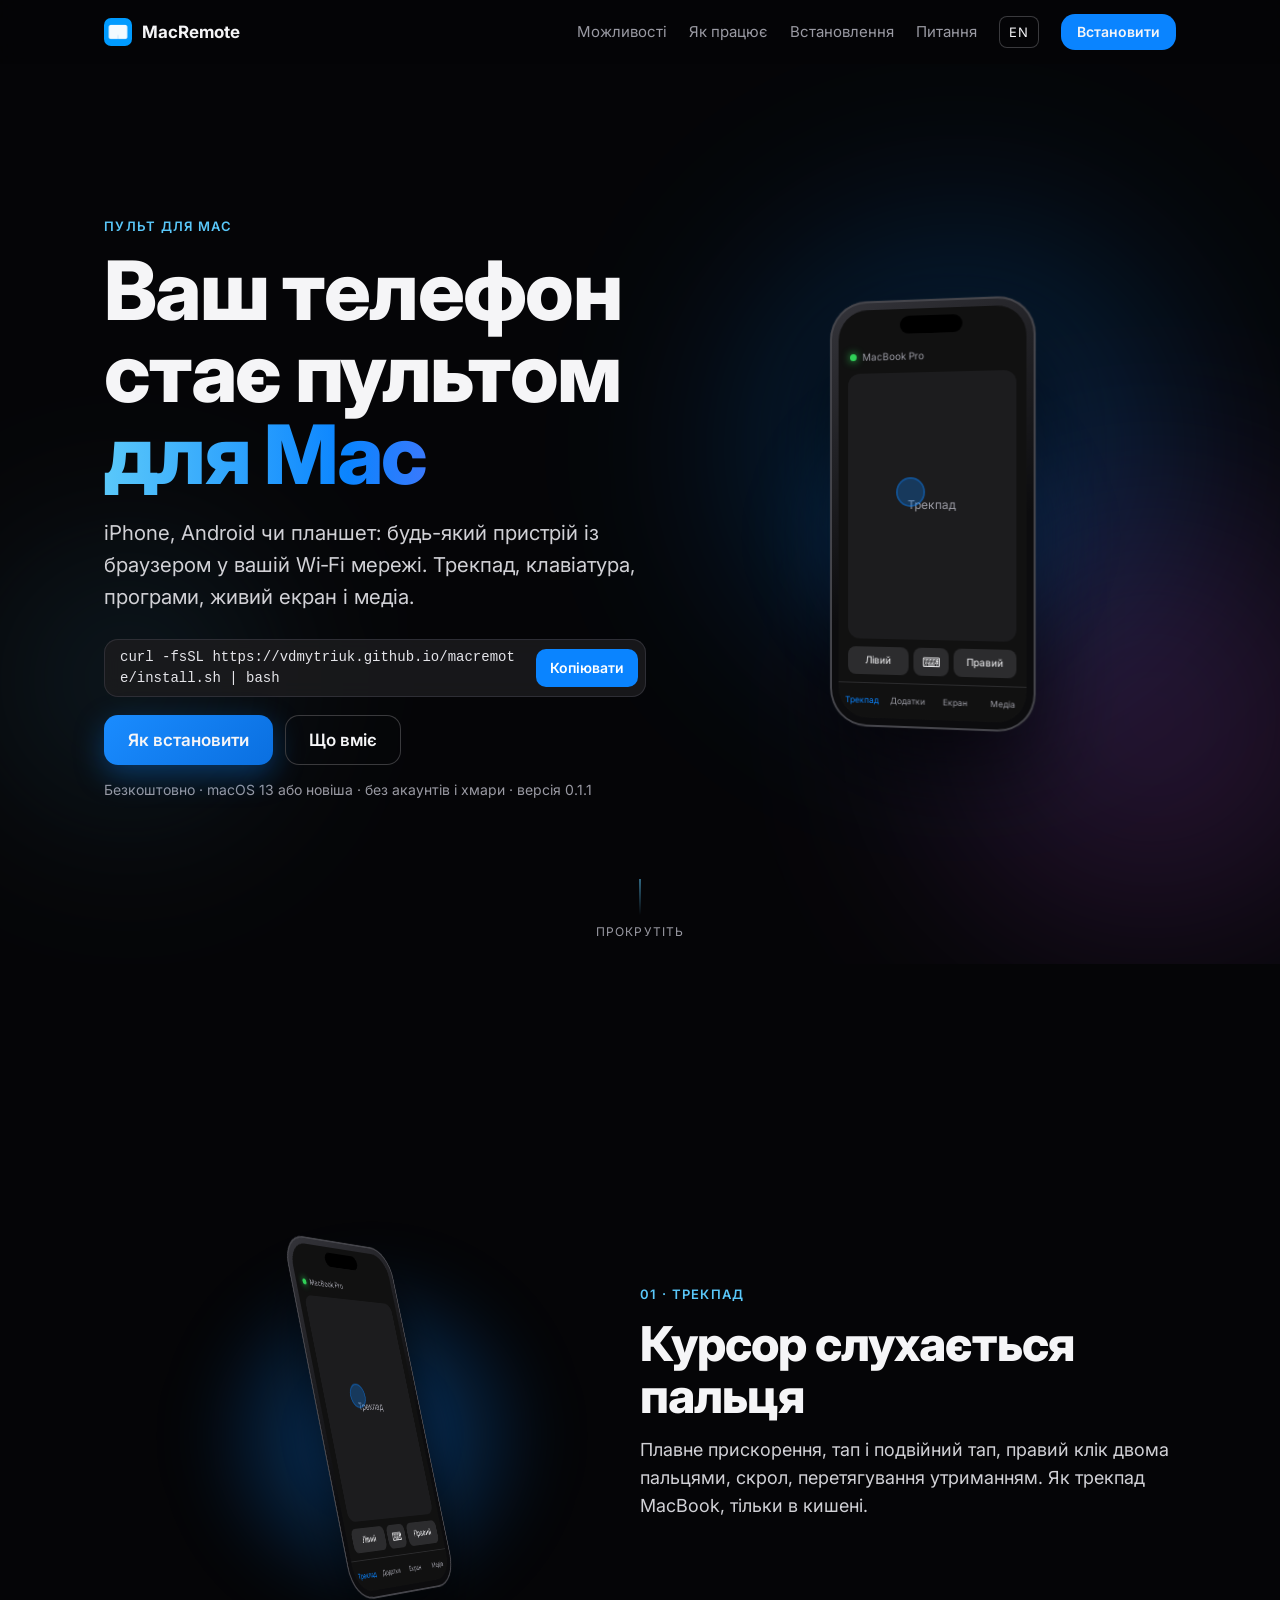
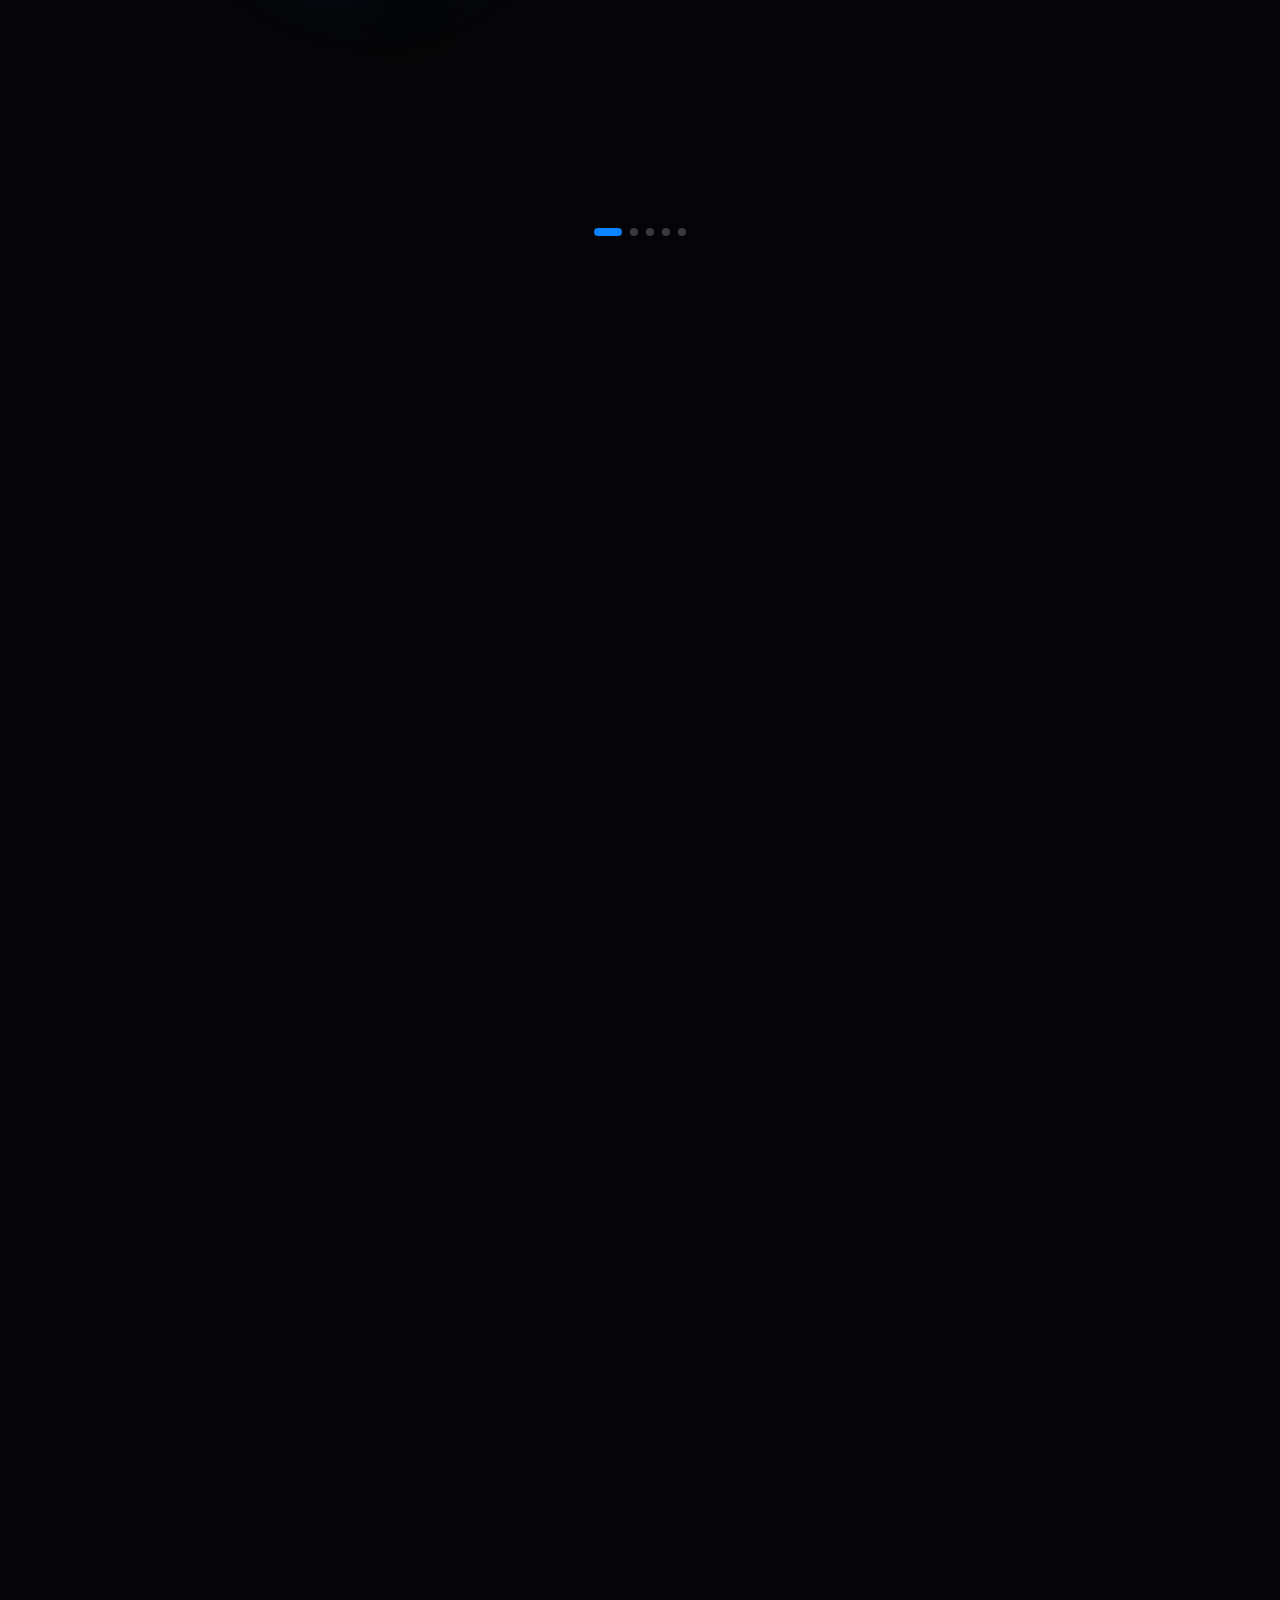
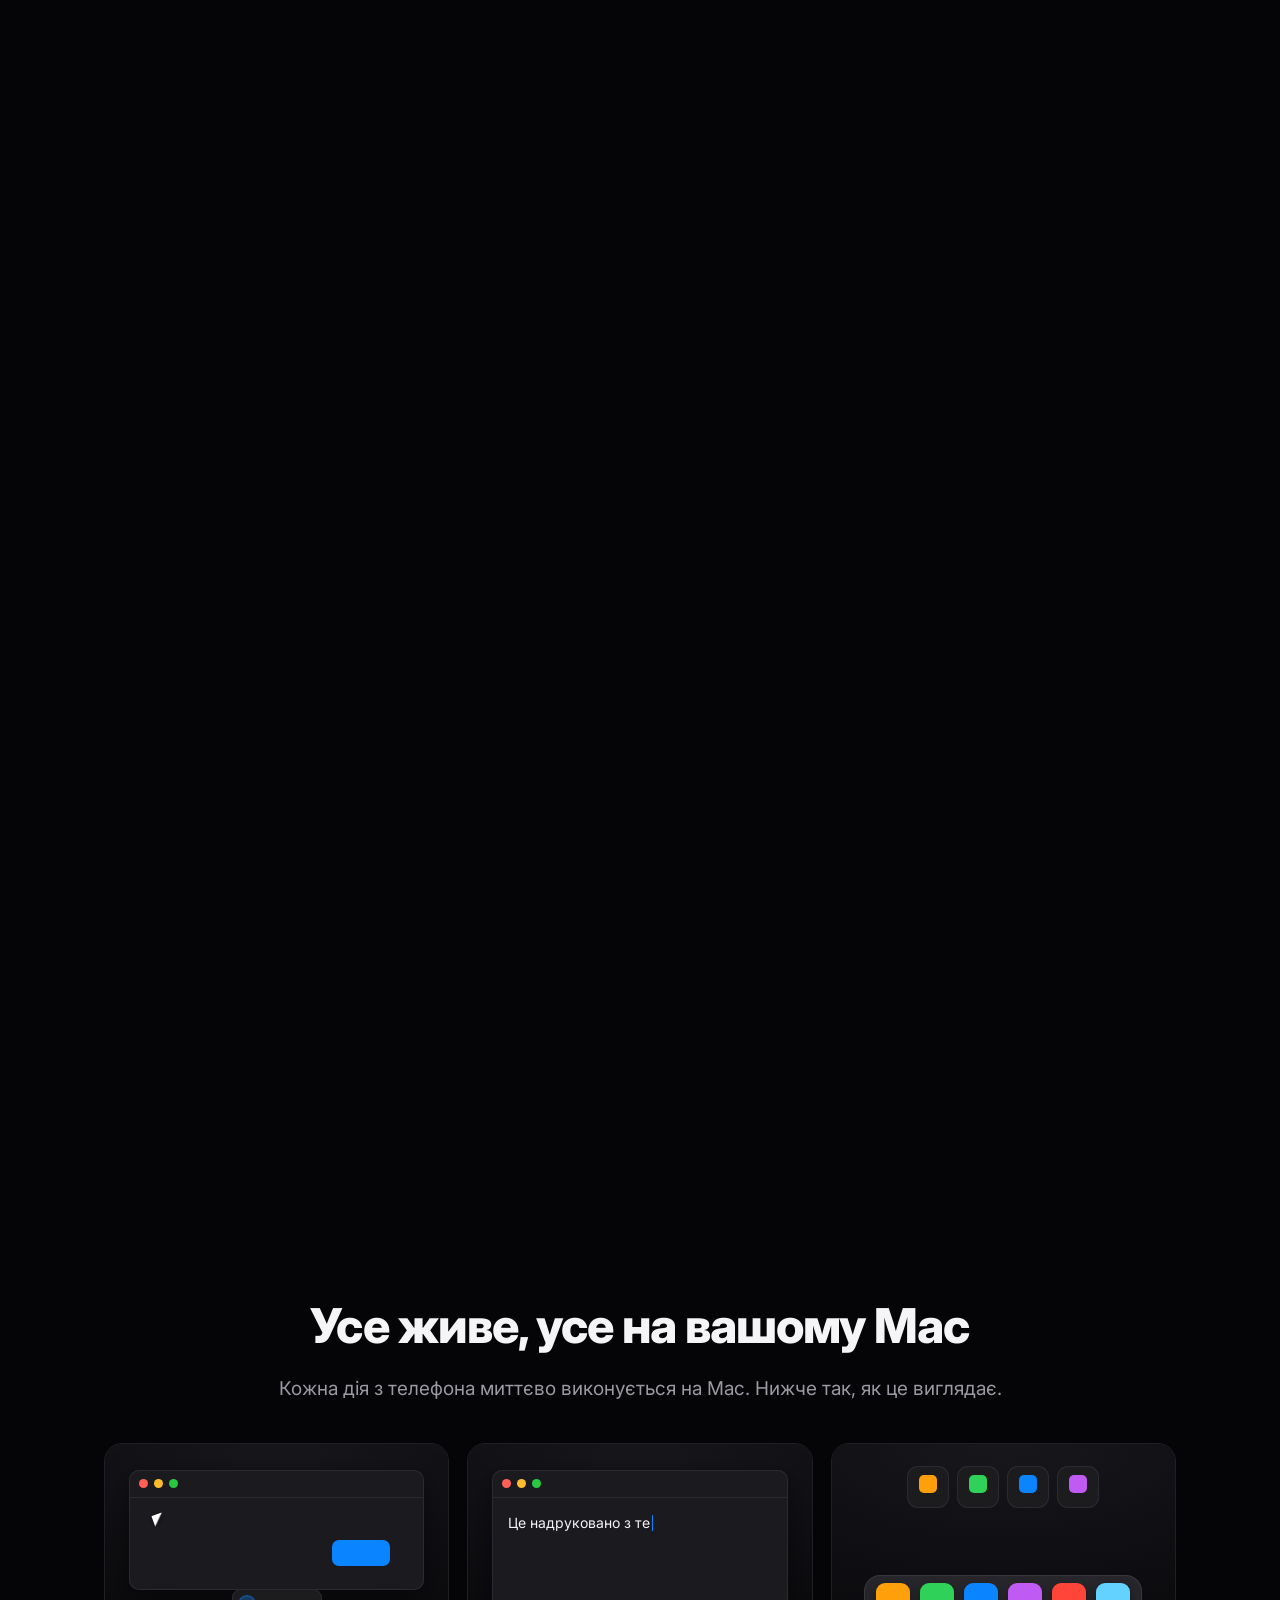
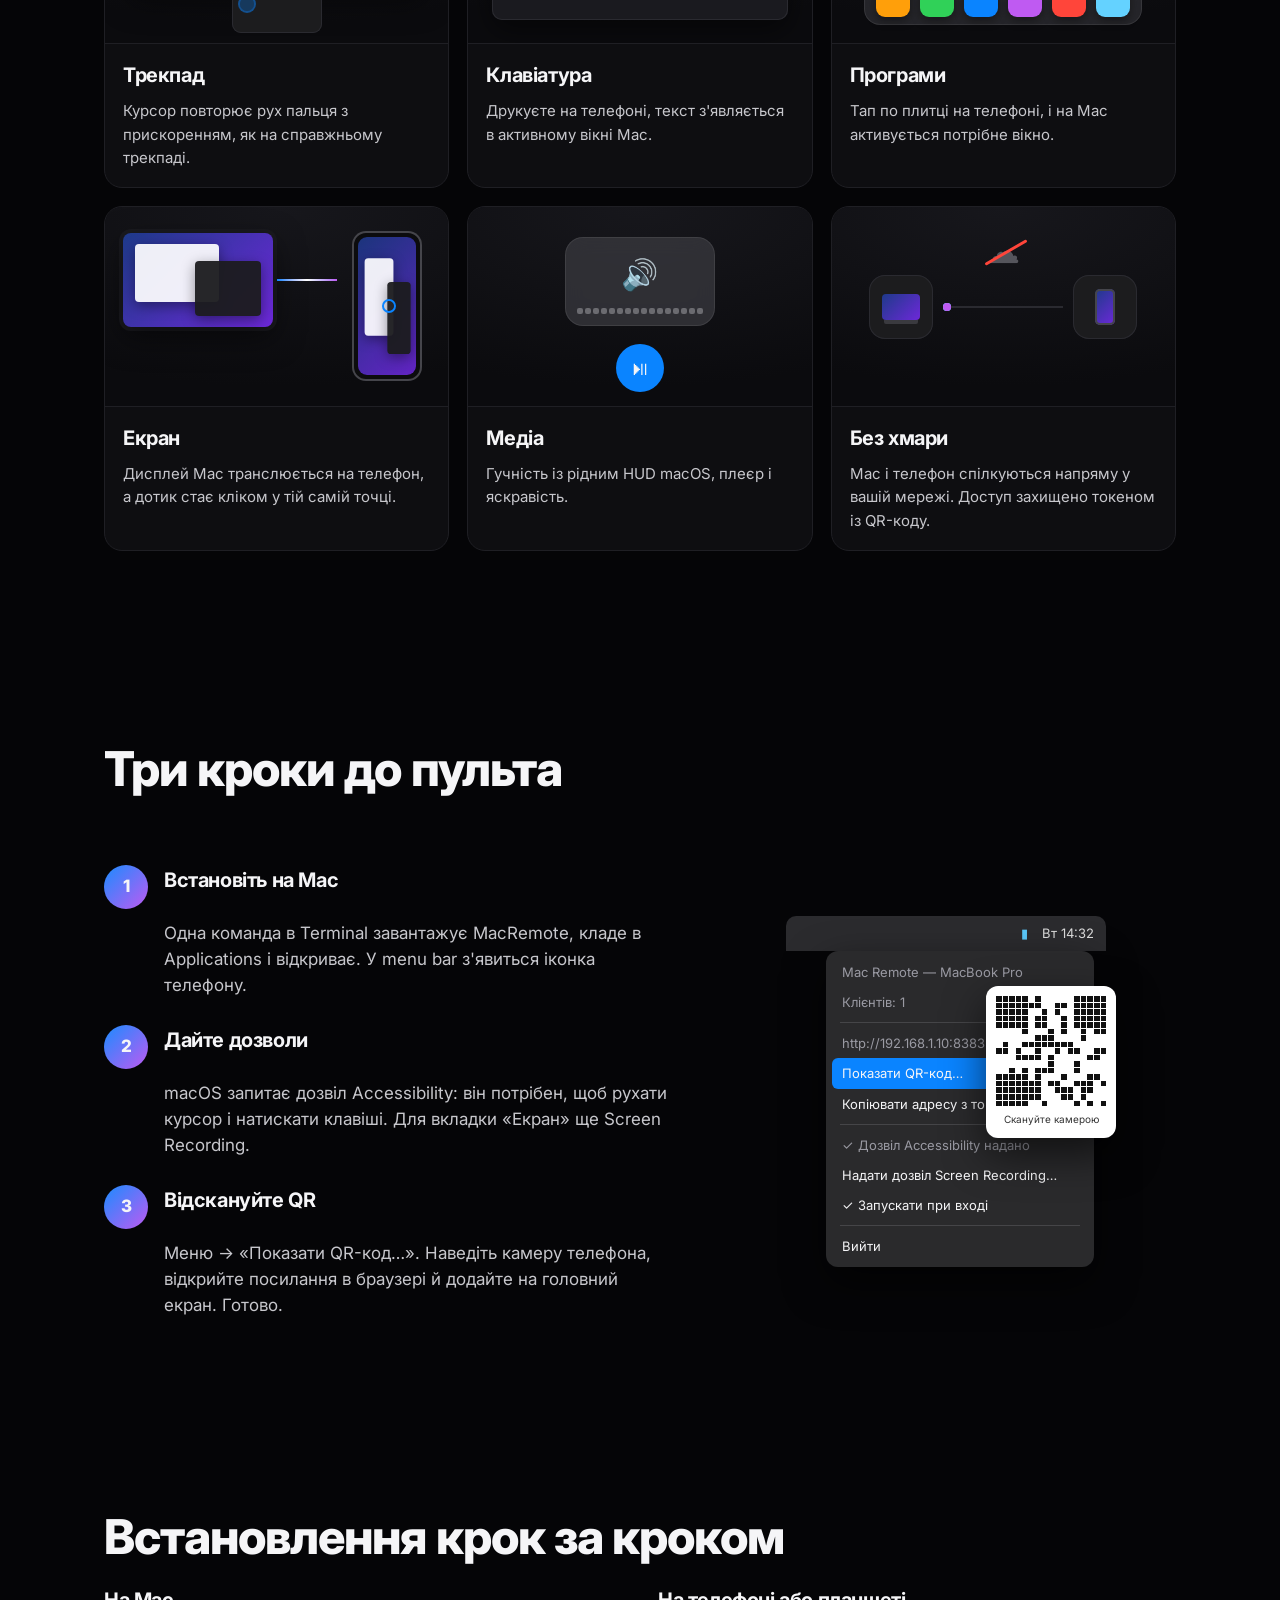
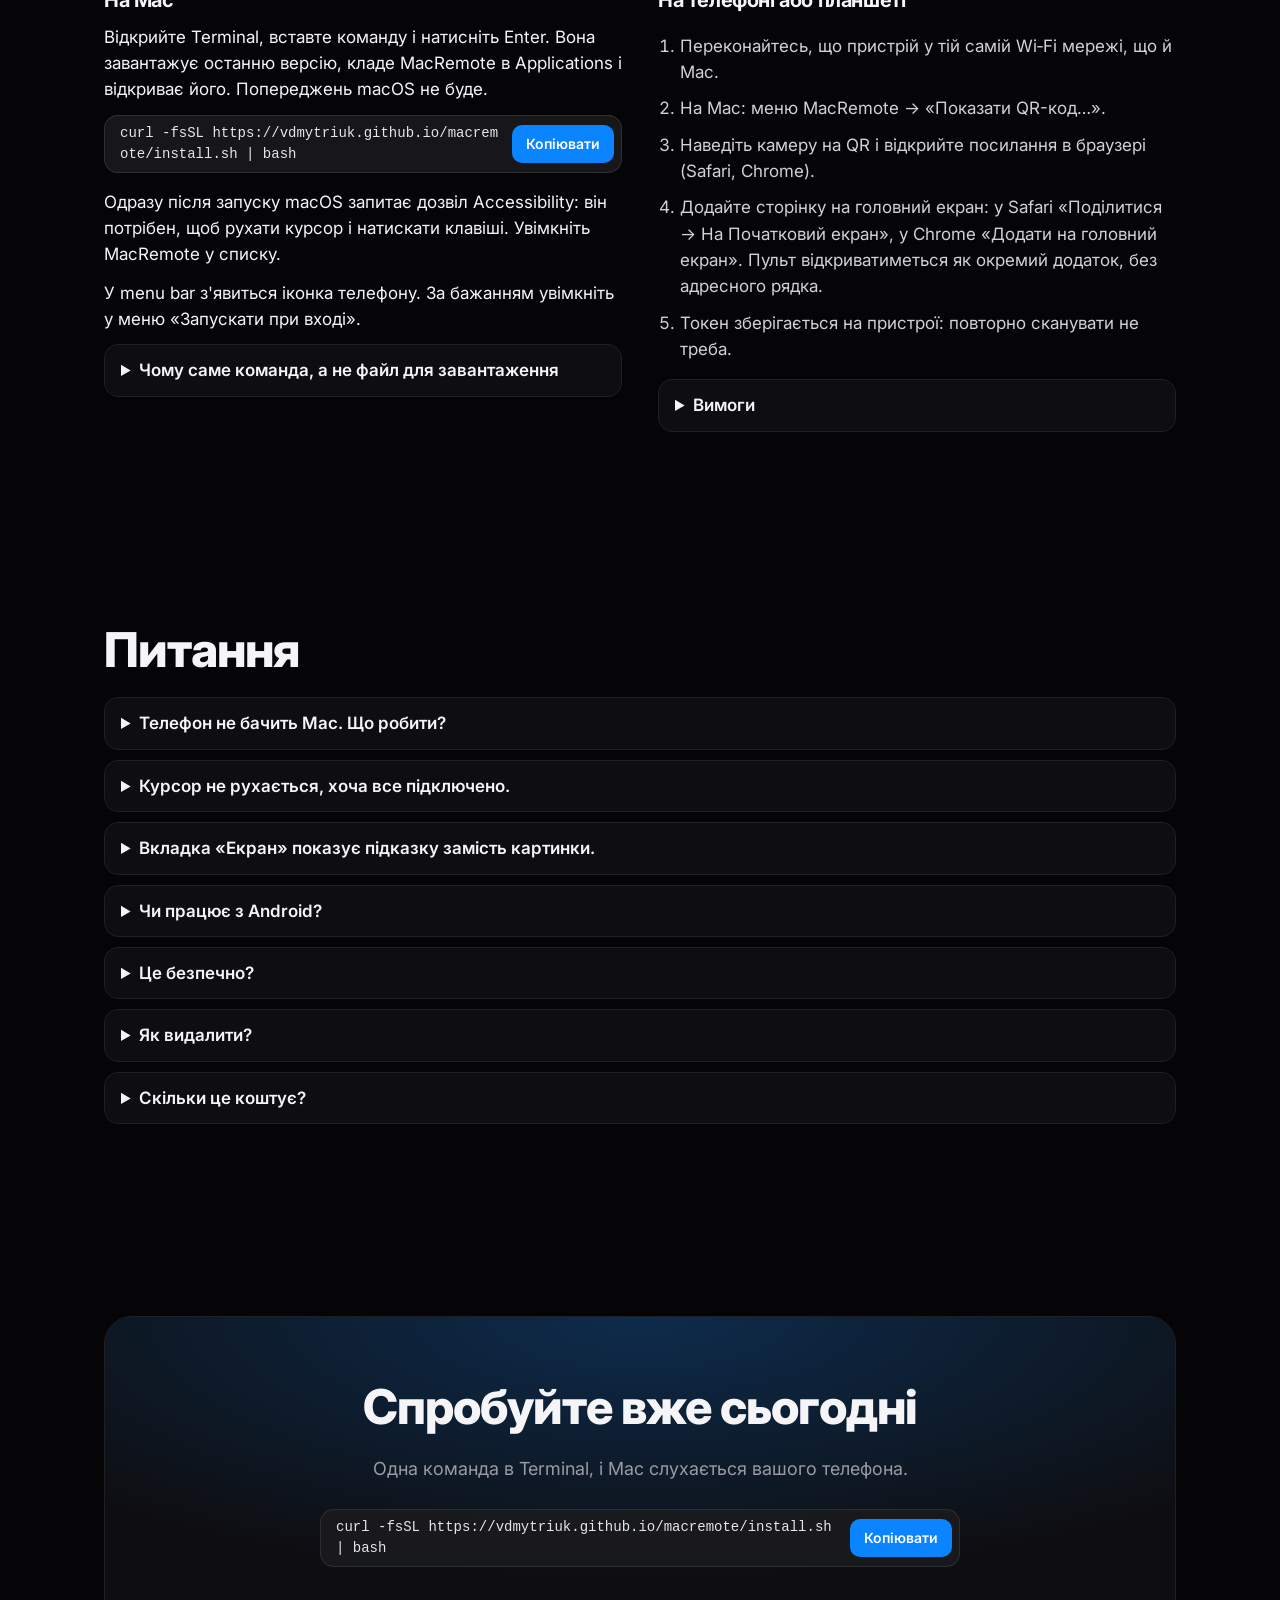
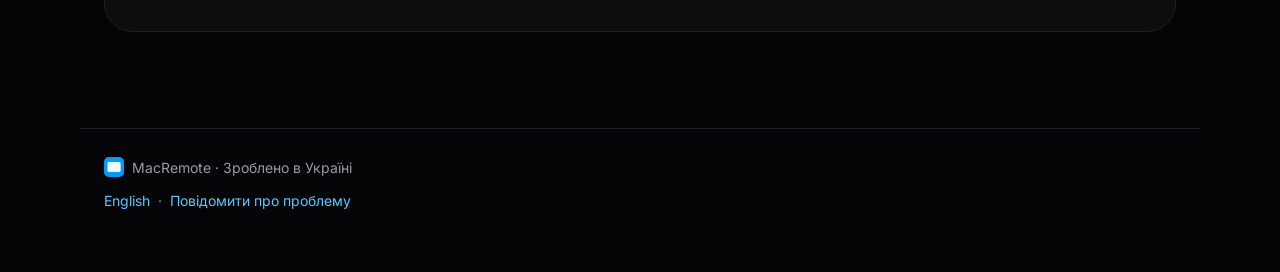
==== uk/index.html @ 185dabbd "Bilingual site (en at root, uk at /uk/), full-bleed hero, install only via the curl command Co-Autho" ====
<!doctype html>
<html lang="uk">
<head>
<meta charset="utf-8">
<meta name="viewport" content="width=device-width, initial-scale=1">
<title>MacRemote — телефон стає пультом для Mac</title>
<meta name="description" content="Будь-який телефон або планшет як трекпад, клавіатура, перемикач програм, живий екран і пульт для Mac. Працює у вашій Wi‑Fi мережі, без акаунтів і хмари. Безкоштовно.">
<meta property="og:title" content="MacRemote — телефон стає пультом для Mac">
<meta property="og:description" content="Будь-який телефон або планшет як трекпад, клавіатура, перемикач програм, живий екран і пульт для Mac. Працює у вашій Wi‑Fi мережі, без акаунтів і хмари. Безкоштовно.">
<meta property="og:image" content="https://vdmytriuk.github.io/macremote/assets/icon-512.png">
<meta property="og:type" content="website">
<meta name="theme-color" content="#050507">
<link rel="alternate" hreflang="en" href="https://vdmytriuk.github.io/macremote/">
<link rel="alternate" hreflang="uk" href="https://vdmytriuk.github.io/macremote/uk/">
<link rel="alternate" hreflang="x-default" href="https://vdmytriuk.github.io/macremote/">
<link rel="icon" href="../assets/favicon.png">
<link rel="apple-touch-icon" href="../assets/icon-128.png">
<link rel="preconnect" href="https://fonts.googleapis.com">
<link rel="preconnect" href="https://fonts.gstatic.com" crossorigin>
<link href="https://fonts.googleapis.com/css2?family=Inter:wght@400;500;600;800&display=swap" rel="stylesheet">
<link rel="stylesheet" href="../style.css">
</head>
<body data-lang="uk" data-base="../">

<header class="nav">
  <div class="nav-inner">
    <a class="logo" href="#top"><img src="../assets/icon-128.png" alt="" width="28" height="28"> MacRemote</a>
    <nav>
      <a href="#scene">Можливості</a>
      <a href="#how">Як працює</a>
      <a href="#install">Встановлення</a>
      <a href="#faq">Питання</a>
      <a class="lang" href="../" hreflang="en">EN</a>
      <a class="btn small" href="#install">Встановити</a>
    </nav>
  </div>
</header>

<main>

<!-- ===== Hero ===== -->
<section class="hero" id="top">
  <div class="aurora" aria-hidden="true"><i></i><i></i><i></i></div>
  <div class="hero-inner">
    <div class="hero-text">
      <p class="eyebrow reveal" style="--i:0">Пульт для Mac</p>
      <h1 class="reveal" style="--i:1"><span>Ваш телефон</span> <span>стає пультом</span> <span class="grad">для Mac</span></h1>
      <p class="lead reveal" style="--i:2">iPhone, Android чи планшет: будь-який пристрій із браузером у вашій Wi‑Fi мережі. Трекпад, клавіатура, програми, живий екран і медіа.</p>
      <div class="cmd reveal" style="--i:3">
        <code>curl -fsSL https://vdmytriuk.github.io/macremote/install.sh | bash</code>
        <button type="button" data-copy="curl -fsSL https://vdmytriuk.github.io/macremote/install.sh | bash" data-copied="Скопійовано ✓">Копіювати</button>
      </div>
      <div class="cta reveal" style="--i:4">
        <a class="btn primary" href="#install">Як встановити</a>
        <a class="btn ghost" href="#scene">Що вміє</a>
      </div>
      <p class="meta reveal" style="--i:5">Безкоштовно · macOS 13 або новіша · без акаунтів і хмари · версія 0.1.1</p>
    </div>

    <div class="hero-device" id="heroTilt" aria-hidden="true">
      <div class="float">
        <div class="phone" id="heroPhone">
          <div class="body"></div>
          <div class="notch"></div>
          <div class="screen">
            <div class="ptop"><span class="dot"></span>MacBook Pro</div>
            <div class="ppad"><span class="finger"></span>Трекпад</div>
            <div class="pbar"><span>Лівий</span><span class="k">⌨</span><span>Правий</span></div>
            <div class="ptabs"><b>Трекпад</b><span>Додатки</span><span>Екран</span><span>Медіа</span></div>
          </div>
          <div class="back"><img src="../assets/icon-128.png" alt="" width="48" height="48"></div>
        </div>
      </div>
      <div class="glow"></div>
    </div>
  </div>
  <a class="scroll-hint" href="#scene"><span></span>Прокрутіть</a>
</section>

<!-- ===== Scroll scene ===== -->
<section class="scene" id="scene" data-scene style="--segments:5">
  <div class="stage">
    <div class="stage-device" aria-hidden="true">
      <div class="phone spin" id="scenePhone">
        <div class="body"></div>
        <div class="notch"></div>

        <div class="screen seg" data-seg="0">
          <div class="ptop"><span class="dot"></span>MacBook Pro</div>
          <div class="ppad"><span class="finger drift"></span>Трекпад</div>
          <div class="pbar"><span>Лівий</span><span class="k">⌨</span><span>Правий</span></div>
          <div class="ptabs"><b>Трекпад</b><span>Додатки</span><span>Екран</span><span>Медіа</span></div>
        </div>

        <div class="screen seg" data-seg="1">
          <div class="ptop"><span class="dot"></span>MacBook Pro</div>
          <div class="ppad small">Трекпад</div>
          <div class="pkbd">
            <div class="typing">Привіт, Mac<i class="caret"></i></div>
            <div class="krow"><span>esc</span><span>tab</span><span class="on">⌘</span><span>⌥</span><span>⌃</span><span>⇧</span><span>del</span></div>
            <div class="krow"><span>home</span><span>pgup</span><span>↑</span><span>pgdn</span><span>end</span><span>⌫</span></div>
            <div class="krow"><span>⌘tab</span><span>←</span><span>↓</span><span>→</span><span class="wide">space</span><span>↩</span></div>
          </div>
          <div class="ptabs"><b>Трекпад</b><span>Додатки</span><span>Екран</span><span>Медіа</span></div>
        </div>

        <div class="screen seg" data-seg="2">
          <div class="ptop"><span class="dot"></span>MacBook Pro</div>
          <div class="plabel">Запущені</div>
          <div class="pgrid">
            <i style="--c:#ff9f0a"></i><i style="--c:#30d158"></i><i class="on" style="--c:#0a84ff"></i><i style="--c:#bf5af2"></i>
            <i style="--c:#ff453a"></i><i style="--c:#64d2ff"></i><i style="--c:#ffd60a"></i><i style="--c:#8e8e93"></i>
          </div>
          <div class="plabel">Усі програми</div>
          <div class="plist"><span></span><span></span><span></span><span></span></div>
          <div class="ptabs"><span>Трекпад</span><b>Додатки</b><span>Екран</span><span>Медіа</span></div>
        </div>

        <div class="screen seg" data-seg="3">
          <div class="ptop"><span class="dot"></span>MacBook Pro</div>
          <div class="pmirror">
            <div class="desk">
              <div class="win w1"></div><div class="win w2"></div>
              <div class="cursor"></div>
              <div class="scan"></div>
            </div>
          </div>
          <div class="pbar"><span>Лівий</span><span class="k">⌨</span><span>Правий</span></div>
          <div class="ptabs"><span>Трекпад</span><span>Додатки</span><b>Екран</b><span>Медіа</span></div>
        </div>

        <div class="screen seg" data-seg="4">
          <div class="ptop"><span class="dot"></span>MacBook Pro</div>
          <div class="pmedia">
            <div class="row big"><span>⏮</span><span class="play">⏯</span><span>⏭</span></div>
            <div class="plabel">Гучність</div>
            <div class="row"><span>−</span><span>🔇</span><span>+</span></div>
            <div class="plabel">Яскравість</div>
            <div class="row"><span>☀︎−</span><span>☀︎+</span></div>
          </div>
          <div class="ptabs"><span>Трекпад</span><span>Додатки</span><span>Екран</span><b>Медіа</b></div>
        </div>
      </div>
      <div class="glow"></div>
    </div>

    <div class="captions">
      <div class="caption" data-seg="0"><p class="eyebrow">01 · Трекпад</p><h2>Курсор слухається пальця</h2><p>Плавне прискорення, тап і подвійний тап, правий клік двома пальцями, скрол, перетягування утриманням. Як трекпад MacBook, тільки в кишені.</p></div>
      <div class="caption" data-seg="1"><p class="eyebrow">02 · Клавіатура</p><h2>Ваша клавіатура, ваші мови</h2><p>Друкуйте рідною клавіатурою телефона: текст іде на Mac як є, розкладка не має значення. Стрілки, Esc, ⌘-комбінації та липкі модифікатори завжди поруч.</p></div>
      <div class="caption" data-seg="2"><p class="eyebrow">03 · Програми</p><h2>Перемикайтесь одним дотиком</h2><p>Запущені програми плиткою з іконками. Тап перемикає, утримання ховає або закриває. Список усіх програм із пошуком, щоб запустити будь-що.</p></div>
      <div class="caption" data-seg="3"><p class="eyebrow">04 · Екран</p><h2>Mac на екрані телефона</h2><p>Жива картинка дисплея. Дотик переносить курсор у цю точку, тап клікає, два пальці скролять. Зручно з дивана або з іншої кімнати.</p></div>
      <div class="caption" data-seg="4"><p class="eyebrow">05 · Медіа</p><h2>Пульт, який завжди з вами</h2><p>Play, Pause, наступний трек у будь-якому плеєрі, гучність із рідним HUD, звук і яскравість. Без пошуку Mac у темряві.</p></div>
    </div>

    <div class="progress" aria-hidden="true"><i data-seg="0"></i><i data-seg="1"></i><i data-seg="2"></i><i data-seg="3"></i><i data-seg="4"></i></div>
  </div>
</section>

<!-- ===== Demos ===== -->
<section class="demos" id="demos">
  <h2 class="reveal">Усе живе, усе на вашому Mac</h2>
  <p class="sub reveal" style="--i:1">Кожна дія з телефона миттєво виконується на Mac. Нижче так, як це виглядає.</p>
  <div class="grid">

    <article class="demo reveal" style="--i:0">
      <div class="art">
        <div class="macwin">
          <div class="bar"><i></i><i></i><i></i></div>
          <div class="cur"></div>
          <div class="target"></div>
        </div>
        <div class="minipad"><span class="finger drift2"></span></div>
      </div>
      <h3>Трекпад</h3>
      <p>Курсор повторює рух пальця з прискоренням, як на справжньому трекпаді.</p>
    </article>

    <article class="demo reveal" style="--i:1">
      <div class="art">
        <div class="macwin doc">
          <div class="bar"><i></i><i></i><i></i></div>
          <div class="text"><span class="typed" data-text="Це надруковано з телефона. Українською, англійською, будь-якою."></span><i class="caret"></i></div>
        </div>
      </div>
      <h3>Клавіатура</h3>
      <p>Друкуєте на телефоні, текст з'являється в активному вікні Mac.</p>
    </article>

    <article class="demo reveal" style="--i:2">
      <div class="art">
        <div class="dock">
          <i style="--c:#ff9f0a"></i><i style="--c:#30d158"></i><i style="--c:#0a84ff" class="hop"></i><i style="--c:#bf5af2"></i><i style="--c:#ff453a"></i><i style="--c:#64d2ff"></i>
        </div>
        <div class="tiles">
          <i style="--c:#ff9f0a"></i><i style="--c:#30d158"></i><i style="--c:#0a84ff" class="on"></i><i style="--c:#bf5af2"></i>
        </div>
      </div>
      <h3>Програми</h3>
      <p>Тап по плитці на телефоні, і на Mac активується потрібне вікно.</p>
    </article>

    <article class="demo reveal" style="--i:3">
      <div class="art">
        <div class="macscreen"><div class="win w1"></div><div class="win w2"></div></div>
        <div class="beam"></div>
        <div class="miniphone"><div class="mini"><div class="win w1"></div><div class="win w2"></div><div class="tap"></div></div></div>
      </div>
      <h3>Екран</h3>
      <p>Дисплей Mac транслюється на телефон, а дотик стає кліком у тій самій точці.</p>
    </article>

    <article class="demo reveal" style="--i:4">
      <div class="art">
        <div class="hud">
          <div class="spk">🔊</div>
          <div class="bars"><i></i><i></i><i></i><i></i><i></i><i></i><i></i><i></i><i></i><i></i><i></i><i></i><i></i><i></i><i></i><i></i></div>
        </div>
        <div class="playbtn">⏯</div>
      </div>
      <h3>Медіа</h3>
      <p>Гучність із рідним HUD macOS, плеєр і яскравість.</p>
    </article>

    <article class="demo reveal" style="--i:5">
      <div class="art">
        <div class="link">
          <div class="node mac"><i></i></div>
          <div class="wire"><span></span><span></span><span></span></div>
          <div class="node ph"><i></i></div>
          <div class="cloud">☁︎<b></b></div>
        </div>
      </div>
      <h3>Без хмари</h3>
      <p>Mac і телефон спілкуються напряму у вашій мережі. Доступ захищено токеном із QR-коду.</p>
    </article>

  </div>
</section>

<!-- ===== How it works ===== -->
<section class="how" id="how">
  <h2 class="reveal">Три кроки до пульта</h2>
  <ol class="steps">
    <li class="reveal" style="--i:0"><span class="num">1</span><h3>Встановіть на Mac</h3><p>Одна команда в Terminal завантажує MacRemote, кладе в Applications і відкриває. У menu bar з'явиться іконка телефону.</p></li>
    <li class="reveal" style="--i:1"><span class="num">2</span><h3>Дайте дозволи</h3><p>macOS запитає дозвіл Accessibility: він потрібен, щоб рухати курсор і натискати клавіші. Для вкладки «Екран» ще Screen Recording.</p></li>
    <li class="reveal" style="--i:2"><span class="num">3</span><h3>Відскануйте QR</h3><p>Меню → «Показати QR-код…». Наведіть камеру телефона, відкрийте посилання в браузері й додайте на головний екран. Готово.</p></li>
  </ol>
  <div class="menu-demo reveal" style="--i:1" aria-hidden="true">
    <div class="menubar"><span class="mb-icon">▮</span><span>Вт 14:32</span></div>
    <div class="menu">
      <div class="mi dim">Mac Remote — MacBook Pro</div>
      <div class="mi dim">Клієнтів: 1</div>
      <hr>
      <div class="mi dim">http://192.168.1.10:8383</div>
      <div class="mi hl">Показати QR-код…</div>
      <div class="mi">Копіювати адресу з токеном</div>
      <hr>
      <div class="mi dim">✓ Дозвіл Accessibility надано</div>
      <div class="mi">Надати дозвіл Screen Recording…</div>
      <div class="mi">✓ Запускати при вході</div>
      <hr>
      <div class="mi">Вийти</div>
    </div>
    <div class="qr"><div class="qrgrid"></div><span>Скануйте камерою</span></div>
  </div>
</section>

<!-- ===== Install ===== -->
<section class="install" id="install">
  <h2 class="reveal">Встановлення крок за кроком</h2>
  <div class="two-col">
    <div class="reveal" style="--i:0">
      <h3>На Mac</h3>
      <p>Відкрийте Terminal, вставте команду і натисніть Enter. Вона завантажує останню версію, кладе MacRemote в Applications і відкриває його. Попереджень macOS не буде.</p>
      <div class="cmd">
        <code>curl -fsSL https://vdmytriuk.github.io/macremote/install.sh | bash</code>
        <button type="button" data-copy="curl -fsSL https://vdmytriuk.github.io/macremote/install.sh | bash" data-copied="Скопійовано ✓">Копіювати</button>
      </div>
      <p>Одразу після запуску macOS запитає дозвіл Accessibility: він потрібен, щоб рухати курсор і натискати клавіші. Увімкніть MacRemote у списку.</p>
      <p>У menu bar з'явиться іконка телефону. За бажанням увімкніть у меню «Запускати при вході».</p>
      <details>
        <summary>Чому саме команда, а не файл для завантаження</summary>
        <p>Файли, завантажені браузером, macOS позначає карантином і блокує програми без платного підпису Apple Developer: з'являється вікно «Not Opened», яке треба обходити через System Settings. Команда завантажує той самий образ без карантину, тому все відкривається одразу.</p>
        <p>Скрипт відкритий: можна прочитати його за адресою з команди. Він лише завантажує образ з GitHub Releases, копіює додаток в Applications і відкриває його. Нічого іншого на Mac не змінює.</p>
      </details>
    </div>
    <div class="reveal" style="--i:1">
      <h3>На телефоні або планшеті</h3>
      <ol>
        <li>Переконайтесь, що пристрій у тій самій Wi‑Fi мережі, що й Mac.</li>
        <li>На Mac: меню MacRemote → «Показати QR-код…».</li>
        <li>Наведіть камеру на QR і відкрийте посилання в браузері (Safari, Chrome).</li>
        <li>Додайте сторінку на головний екран: у Safari «Поділитися → На Початковий екран», у Chrome «Додати на головний екран». Пульт відкриватиметься як окремий додаток, без адресного рядка.</li>
        <li>Токен зберігається на пристрої: повторно сканувати не треба.</li>
      </ol>
      <details>
        <summary>Вимоги</summary>
        <ul>
          <li>macOS 13 Ventura або новіша, Apple Silicon або Intel.</li>
          <li>iPhone, iPad, Android-телефон чи планшет із сучасним браузером.</li>
          <li>Спільна Wi‑Fi мережа. Гостьові мережі часто ізолюють пристрої одне від одного.</li>
        </ul>
      </details>
    </div>
  </div>
</section>

<!-- ===== FAQ ===== -->
<section class="faq" id="faq">
  <h2 class="reveal">Питання</h2>
  <details class="reveal" style="--i:0"><summary>Телефон не бачить Mac. Що робити?</summary><p>Перевірте, що обидва пристрої в одній мережі і що це не гостьова мережа. Якщо на Mac увімкнений фаєрвол (System Settings → Network → Firewall), дозвольте MacRemote вхідні з'єднання. Використовуються порти 8383 і 8384.</p></details>
  <details class="reveal" style="--i:1"><summary>Курсор не рухається, хоча все підключено.</summary><p>Не надано дозвіл Accessibility. Відкрийте меню MacRemote: якщо там є пункт «Надати дозвіл Accessibility…», натисніть його. Після оновлення додатка дозвіл іноді доводиться зняти й дати знову.</p></details>
  <details class="reveal" style="--i:2"><summary>Вкладка «Екран» показує підказку замість картинки.</summary><p>Потрібен дозвіл Screen Recording: меню MacRemote → «Надати дозвіл Screen Recording…», увімкніть MacRemote у списку і перезапустіть додаток.</p></details>
  <details class="reveal" style="--i:3"><summary>Чи працює з Android?</summary><p>Так. Пульт це веб-сторінка, тому підходить будь-який пристрій із сучасним браузером: iPhone, iPad, Android-телефони й планшети.</p></details>
  <details class="reveal" style="--i:4"><summary>Це безпечно?</summary><p>Керувати Mac може лише той, у кого є токен із QR-коду. Трафік не виходить за межі вашої локальної мережі, сервера й акаунтів немає. У публічних мережах, яким ви не довіряєте, додаток краще закрити.</p></details>
  <details class="reveal" style="--i:5"><summary>Як видалити?</summary><p>Меню → «Вийти», перетягніть MacRemote з Applications у кошик. Якщо вмикали «Запускати при вході», вимкніть це в меню перед видаленням. Токен і налаштування лежать у ~/Library/Application Support/MacRemote.</p></details>
  <details class="reveal" style="--i:6"><summary>Скільки це коштує?</summary><p>Зараз безкоштовно. Якщо з'явиться платна версія, безкоштовна ніде не дінеться.</p></details>
</section>

<section class="final">
  <div class="final-inner reveal">
    <h2>Спробуйте вже сьогодні</h2>
    <p>Одна команда в Terminal, і Mac слухається вашого телефона.</p>
    <div class="cmd center">
      <code>curl -fsSL https://vdmytriuk.github.io/macremote/install.sh | bash</code>
      <button type="button" data-copy="curl -fsSL https://vdmytriuk.github.io/macremote/install.sh | bash" data-copied="Скопійовано ✓">Копіювати</button>
    </div>
  </div>
</section>

</main>

<footer>
  <p><img src="../assets/icon-128.png" alt="" width="20" height="20"> MacRemote · Зроблено в Україні</p>
  <p><a href="../" hreflang="en">English</a> · <a href="https://github.com/vdmytriuk/macremote/issues">Повідомити про проблему</a></p>
</footer>

<script src="../site.js"></script>
</body>
</html>
---- style.css ----
:root {
  --bg: #050507;
  --bg2: #0e0e11;
  --panel: #1c1c1e;
  --btn: #2c2c2e;
  --line: #1f1f24;
  --accent: #0a84ff;
  --accent-2: #5ac8fa;
  --violet: #bf5af2;
  --text: #f5f5f7;
  --muted: #9a9aa3;
  --ok: #30d158;
  --radius: 18px;
  --max: 1120px;
  --ease: cubic-bezier(.2, .7, .2, 1);
}
* { box-sizing: border-box; }
html { scroll-behavior: smooth; overflow-x: hidden; overflow-x: clip; }
body {
  margin: 0;
  background: var(--bg);
  color: var(--text);
  font: 17px/1.55 -apple-system, BlinkMacSystemFont, "SF Pro Text", "Inter", "Segoe UI", Roboto, sans-serif;
  -webkit-font-smoothing: antialiased;
  overflow-x: hidden;
  overflow-x: clip;
}
a { color: var(--accent-2); text-decoration: none; }
a:hover { text-decoration: underline; }
h1, h2, h3 { margin: 0; letter-spacing: -.02em; font-weight: 800; }
h2 { font-size: clamp(30px, 4vw, 48px); line-height: 1.08; margin-bottom: 22px; }
h3 { font-size: 20px; font-weight: 700; margin-bottom: 8px; }
p { margin: 0 0 12px; }
code { background: var(--panel); padding: 2px 7px; border-radius: 6px; font-size: .92em; }
pre { background: var(--panel); padding: 12px 14px; border-radius: 12px; overflow-x: auto; }
pre code { background: transparent; padding: 0; }
main > section, footer { max-width: var(--max); margin: 0 auto; padding: 96px 24px; }
.eyebrow { color: var(--accent-2); font-weight: 600; text-transform: uppercase; letter-spacing: .1em; font-size: 13px; margin-bottom: 14px; }
.sub { color: var(--muted); font-size: 19px; max-width: 40em; margin-bottom: 40px; }

/* ---------- Поява ---------- */
.reveal { opacity: 0; transform: translateY(28px); transition: opacity .8s var(--ease), transform .8s var(--ease); transition-delay: calc(var(--i, 0) * 90ms); }
.reveal.in { opacity: 1; transform: none; }

/* ---------- Навігація ---------- */
.nav {
  position: sticky; top: 0; z-index: 20;
  background: rgba(5, 5, 7, .7); backdrop-filter: saturate(180%) blur(16px); -webkit-backdrop-filter: saturate(180%) blur(16px);
}
.nav-inner { display: flex; align-items: center; justify-content: space-between; gap: 16px; max-width: var(--max); margin: 0 auto; padding: 14px 24px; }
.nav nav a.lang { padding: 6px 10px; border-radius: 8px; box-shadow: inset 0 0 0 1px #3a3a3d; font-size: 13px; letter-spacing: .06em; color: var(--text); }
.logo { display: flex; align-items: center; gap: 10px; color: var(--text); font-weight: 700; font-size: 17px; }
.logo img { border-radius: 7px; }
.nav nav { display: flex; align-items: center; gap: 22px; }
.nav nav a { color: var(--muted); font-size: 15px; }
.nav nav a:hover { color: var(--text); text-decoration: none; }

/* ---------- Кнопки ---------- */
.btn {
  position: relative; display: inline-flex; align-items: center; justify-content: center; overflow: hidden;
  height: 50px; padding: 0 24px; border-radius: 14px;
  background: var(--btn); color: var(--text) !important; font-weight: 600; text-decoration: none !important;
  transition: transform .18s var(--ease), background .18s, box-shadow .18s;
}
.btn:hover { transform: translateY(-2px); background: #3a3a3d; }
.btn.primary { background: linear-gradient(135deg, #1a8cff, #0a6fe0); box-shadow: 0 10px 30px rgba(10, 132, 255, .35); }
.btn.primary::after { content: ""; position: absolute; inset: 0; background: linear-gradient(110deg, transparent 30%, rgba(255, 255, 255, .28) 50%, transparent 70%); transform: translateX(-120%); }
.btn.primary:hover::after { animation: shine .9s var(--ease); }
@keyframes shine { to { transform: translateX(120%); } }
.btn.ghost { background: transparent; box-shadow: inset 0 0 0 1px #3a3a3d; }
.btn.small { height: 36px; padding: 0 16px; font-size: 14px; background: var(--accent); }
.btn.big { height: 58px; padding: 0 34px; font-size: 18px; }

/* ---------- Hero: на всю ширину вікна, щоб сяйво не обрізалось ---------- */
.hero { position: relative; min-height: 100vh; display: flex; flex-direction: column; justify-content: center; max-width: none; padding: 40px 0; overflow: hidden; }
.aurora { position: absolute; inset: 0; z-index: -1; overflow: hidden; pointer-events: none; }
.aurora i {
  position: absolute; width: 60vw; height: 60vw; border-radius: 50%; filter: blur(80px); opacity: .55;
  animation: drift 18s ease-in-out infinite alternate;
}
.aurora i:nth-child(1) { left: 45%; top: 0; background: radial-gradient(circle, rgba(10, 132, 255, .55), transparent 60%); }
.aurora i:nth-child(2) { left: 60%; top: 30%; background: radial-gradient(circle, rgba(191, 90, 242, .4), transparent 60%); animation-duration: 24s; }
.aurora i:nth-child(3) { left: -10%; top: 40%; width: 40vw; height: 40vw; background: radial-gradient(circle, rgba(90, 200, 250, .25), transparent 60%); animation-duration: 21s; }
@keyframes drift { from { transform: translate(0, 0) scale(1); } to { transform: translate(-8%, 6%) scale(1.15); } }
.hero-inner { display: grid; grid-template-columns: 1.05fr .95fr; gap: 40px; align-items: center; width: 100%; max-width: var(--max); margin: 0 auto; padding: 0 24px; }
.hero h1 { font-size: clamp(42px, 6.4vw, 84px); line-height: 1.0; margin-bottom: 22px; }
.hero h1 span { display: block; }
.grad { background: linear-gradient(90deg, #5ac8fa, #0a84ff 45%, #bf5af2); -webkit-background-clip: text; background-clip: text; color: transparent; }
.lead { font-size: clamp(18px, 1.6vw, 21px); color: #d1d1d6; max-width: 32em; }
.cta { display: flex; gap: 12px; flex-wrap: wrap; margin: 18px 0 14px; }

/* Команда встановлення з кнопкою копіювання */
.cmd { display: flex; align-items: center; gap: 10px; max-width: 640px; margin: 26px 0 0; padding: 8px 8px 8px 16px; border-radius: 14px; background: rgba(28, 28, 30, .85); box-shadow: inset 0 0 0 1px #2e2e35; backdrop-filter: blur(10px); }
.cmd code { flex: 1; background: transparent; padding: 0; font: 14px/1.5 ui-monospace, SFMono-Regular, Menlo, Consolas, monospace; color: #e5e5ea; white-space: pre-wrap; word-break: break-all; }
.cmd button { flex: none; height: 38px; padding: 0 14px; border: 0; border-radius: 10px; background: var(--accent); color: #fff; font-family: inherit; font-size: 14px; font-weight: 600; cursor: pointer; transition: background .15s, transform .15s; }
.cmd button:hover { background: #2a94ff; transform: translateY(-1px); }
.cmd button.done { background: var(--ok); color: #05320f; }
.cmd.center { margin: 0 auto; }
.install .cmd { margin: 12px 0 16px; }
.meta { color: var(--muted); font-size: 14px; }
.scroll-hint { position: absolute; left: 50%; bottom: 22px; transform: translateX(-50%); color: var(--muted); font-size: 12px; letter-spacing: .1em; text-transform: uppercase; display: flex; flex-direction: column; align-items: center; gap: 8px; }
.scroll-hint span { width: 1px; height: 36px; background: linear-gradient(var(--accent-2), transparent); animation: hint 1.8s ease-in-out infinite; }
@keyframes hint { 0%, 100% { transform: scaleY(.6); opacity: .4; } 50% { transform: scaleY(1); opacity: 1; } }

.hero-device { position: relative; display: flex; justify-content: center; perspective: 1200px; }
.float { animation: float 6s ease-in-out infinite; transform-style: preserve-3d; }
@keyframes float { 0%, 100% { transform: translateY(0); } 50% { transform: translateY(-14px); } }
.glow { position: absolute; left: 50%; top: 55%; width: 320px; height: 320px; margin: -160px 0 0 -160px; border-radius: 50%; background: radial-gradient(circle, rgba(10, 132, 255, .45), transparent 65%); filter: blur(30px); z-index: -1; }

/* ---------- Телефон (3D) ---------- */
.phone { position: relative; width: 210px; height: 430px; transform-style: preserve-3d; will-change: transform; transition: transform .2s linear; }
.phone .body { position: absolute; inset: 0; border-radius: 38px; background: linear-gradient(150deg, #34343a, #0c0c0e 60%); box-shadow: inset 0 0 0 2px #45454b, 0 40px 90px rgba(0, 0, 0, .7), 0 0 0 1px rgba(255, 255, 255, .04); }
.phone .notch { position: absolute; top: 16px; left: 50%; width: 64px; height: 18px; margin-left: -32px; border-radius: 10px; background: #000; z-index: 3; }
.phone .screen { position: absolute; inset: 9px; border-radius: 30px; background: #111; overflow: hidden; display: flex; flex-direction: column; font-size: 10px; color: var(--text); backface-visibility: hidden; z-index: 2; }
.phone .back { position: absolute; inset: 0; border-radius: 38px; background: linear-gradient(150deg, #1c1c21, #08080a); display: flex; align-items: center; justify-content: center; transform: rotateY(180deg); backface-visibility: hidden; box-shadow: inset 0 0 0 2px #2c2c31; }
.phone .back img { border-radius: 12px; opacity: .85; }
.phone.spin .screen.seg { opacity: 0; transform: scale(.98); transition: opacity .45s var(--ease), transform .45s var(--ease); }
.phone.spin .screen.seg.on { opacity: 1; transform: none; }

.ptop { display: flex; align-items: center; gap: 6px; padding: 40px 12px 8px; color: var(--muted); }
.dot { width: 7px; height: 7px; border-radius: 50%; background: var(--ok); box-shadow: 0 0 8px var(--ok); }
.ppad { position: relative; flex: 1; margin: 0 10px; border-radius: 12px; background: var(--panel); display: flex; align-items: center; justify-content: center; color: var(--muted); font-size: 12px; }
.ppad.small { flex: 0 0 90px; }
.finger { position: absolute; width: 26px; height: 26px; border-radius: 50%; background: rgba(10, 132, 255, .28); box-shadow: 0 0 0 2px rgba(10, 132, 255, .5); left: 30%; top: 40%; animation: finger 4.5s ease-in-out infinite; }
@keyframes finger { 0% { transform: translate(0, 0); } 30% { transform: translate(70px, 30px); } 55% { transform: translate(40px, 110px); } 80% { transform: translate(-20px, 60px); } 100% { transform: translate(0, 0); } }
.pbar { display: flex; gap: 5px; padding: 8px 10px; }
.pbar span { flex: 1; height: 28px; border-radius: 8px; background: var(--btn); display: flex; align-items: center; justify-content: center; }
.pbar .k { flex: 0 0 36px; font-size: 13px; }
.ptabs { display: flex; border-top: 1px solid var(--btn); margin-top: auto; }
.ptabs span, .ptabs b { flex: 1; text-align: center; padding: 11px 0; color: var(--muted); font-weight: 400; font-size: 8.5px; }
.ptabs b { color: var(--accent); }
.plabel { padding: 8px 12px 5px; color: var(--muted); font-size: 7.5px; text-transform: uppercase; letter-spacing: .06em; }
.pgrid { display: grid; grid-template-columns: repeat(4, 1fr); gap: 6px; padding: 0 10px; }
.pgrid i { display: block; height: 40px; border-radius: 9px; background: var(--panel); position: relative; }
.pgrid i::before { content: ""; position: absolute; left: 50%; top: 7px; width: 18px; height: 18px; margin-left: -9px; border-radius: 5px; background: var(--c); }
.pgrid i::after { content: ""; position: absolute; left: 22%; right: 22%; bottom: 6px; height: 3px; border-radius: 2px; background: #3a3a3d; }
.pgrid i.on { box-shadow: inset 0 0 0 1.5px var(--accent); }
.plist { display: flex; flex-direction: column; gap: 5px; padding: 0 10px; }
.plist span { height: 22px; border-radius: 7px; background: var(--panel); }
.pmedia { flex: 1; display: flex; flex-direction: column; justify-content: center; gap: 7px; padding: 0 10px; }
.pmedia .row { display: flex; gap: 6px; }
.pmedia .row span { flex: 1; height: 32px; border-radius: 9px; background: var(--btn); display: flex; align-items: center; justify-content: center; font-size: 13px; }
.pmedia .row.big span { height: 46px; font-size: 18px; }
.pmedia .row.big .play { flex: 1.6; background: var(--accent); }
.pkbd { padding: 6px 8px 0; background: var(--panel); display: flex; flex-direction: column; gap: 4px; margin-top: 6px; }
.typing { height: 30px; border-radius: 8px; background: var(--btn); display: flex; align-items: center; padding: 0 9px; font-size: 10px; }
.caret { display: inline-block; width: 1px; height: 12px; background: var(--accent); margin-left: 2px; animation: blink 1s steps(2) infinite; }
@keyframes blink { to { opacity: 0; } }
.krow { display: flex; gap: 3px; }
.krow span { flex: 1; height: 22px; border-radius: 6px; background: var(--btn); display: flex; align-items: center; justify-content: center; font-size: 8px; }
.krow span.wide { flex: 2; }
.krow span.on { background: var(--accent); }
.pmirror { flex: 1; margin: 0 10px; border-radius: 10px; background: #000; overflow: hidden; display: flex; align-items: center; }
.desk { position: relative; width: 100%; aspect-ratio: 16 / 10; background: linear-gradient(135deg, #1e3a8a, #6d28d9); border-radius: 6px; overflow: hidden; }
.desk .win, .macscreen .win, .mini .win { position: absolute; border-radius: 4px; background: rgba(255, 255, 255, .92); box-shadow: 0 4px 14px rgba(0, 0, 0, .4); }
.desk .w1, .macscreen .w1, .mini .w1 { left: 8%; top: 12%; width: 56%; height: 62%; }
.desk .w2, .macscreen .w2, .mini .w2 { left: 48%; top: 30%; width: 44%; height: 58%; background: rgba(28, 28, 30, .95); }
.desk .cursor { position: absolute; left: 30%; top: 40%; width: 6px; height: 6px; border-radius: 50%; background: #fff; box-shadow: 0 0 0 2px var(--accent); animation: finger 4.5s ease-in-out infinite; transform: scale(.3); }
.scan { position: absolute; left: 0; right: 0; top: -20%; height: 20%; background: linear-gradient(transparent, rgba(255, 255, 255, .18), transparent); animation: scan 2.8s linear infinite; }
@keyframes scan { to { top: 110%; } }

/* ---------- Сцена з прокруткою ---------- */
.scene { position: relative; height: calc(var(--segments) * 100vh + 60vh); max-width: none; padding: 0; }
.stage { position: sticky; top: 0; height: 100vh; display: grid; grid-template-columns: 1fr 1fr; align-items: center; max-width: var(--max); margin: 0 auto; padding: 0 24px; overflow: hidden; }
.stage-device { position: relative; display: flex; justify-content: center; perspective: 1400px; }
.stage-device .glow { width: 380px; height: 380px; margin: -190px 0 0 -190px; }
.captions { position: relative; min-height: 260px; }
.caption { position: absolute; inset: 0; opacity: 0; visibility: hidden; transform: translateY(30px); transition: opacity .4s var(--ease), transform .4s var(--ease), visibility 0s .4s; pointer-events: none; }
.caption.on { opacity: 1; visibility: visible; transform: none; transition-delay: 0s; }
.caption h2 { margin-bottom: 14px; }
.caption p:last-child { color: #d1d1d6; font-size: 18px; max-width: 30em; }
.progress { position: absolute; left: 50%; bottom: 28px; transform: translateX(-50%); display: flex; gap: 8px; }
.progress i { width: 8px; height: 8px; border-radius: 4px; background: #3a3a3d; transition: width .35s var(--ease), background .35s; }
.progress i.on { width: 28px; background: var(--accent); }

/* ---------- Демо ---------- */
.demos h2 { text-align: center; }
.demos .sub { text-align: center; margin-left: auto; margin-right: auto; }
.grid { display: grid; grid-template-columns: repeat(3, 1fr); gap: 18px; }
.demo { background: var(--bg2); border: 1px solid var(--line); border-radius: var(--radius); padding: 18px; overflow: hidden; transition: transform .3s var(--ease), border-color .3s; }
.demo:hover { transform: translateY(-4px); border-color: #2e2e35; }
.demo p { color: #c7c7cc; margin: 0; font-size: 15px; }
.art { position: relative; height: 200px; margin: -18px -18px 16px; background: radial-gradient(120% 90% at 50% 0%, #17171c, #0b0b0e); border-bottom: 1px solid var(--line); overflow: hidden; }
.demo * { animation-play-state: paused; }
.demo.play * { animation-play-state: running; }

.macwin { position: absolute; left: 24px; right: 24px; top: 26px; height: 120px; border-radius: 10px; background: #1a1a1f; box-shadow: 0 10px 30px rgba(0, 0, 0, .5), inset 0 0 0 1px #2a2a30; }
.macwin .bar { display: flex; gap: 6px; padding: 9px 10px; border-bottom: 1px solid #2a2a30; }
.macwin .bar i { width: 9px; height: 9px; border-radius: 50%; background: #ff5f57; }
.macwin .bar i:nth-child(2) { background: #febc2e; }
.macwin .bar i:nth-child(3) { background: #28c840; }
.cur { position: absolute; left: 24px; top: 44px; width: 0; height: 0; border-left: 11px solid #fff; border-bottom: 11px solid transparent; border-top: 0 solid transparent; transform: rotate(-20deg); filter: drop-shadow(0 1px 2px rgba(0, 0, 0, .6)); animation: cursorpath 5s ease-in-out infinite; }
@keyframes cursorpath { 0% { transform: translate(0, 0) rotate(-20deg); } 35% { transform: translate(160px, 18px) rotate(-20deg); } 55% { transform: translate(180px, 40px) rotate(-20deg) scale(.85); } 65% { transform: translate(180px, 40px) rotate(-20deg) scale(1); } 100% { transform: translate(0, 0) rotate(-20deg); } }
.target { position: absolute; right: 34px; top: 70px; width: 58px; height: 26px; border-radius: 7px; background: var(--accent); animation: targetpulse 5s ease-in-out infinite; }
@keyframes targetpulse { 0%, 50% { filter: brightness(1); } 58% { filter: brightness(1.6); } 66%, 100% { filter: brightness(1); } }
.minipad { position: absolute; left: 50%; bottom: 10px; width: 90px; height: 44px; margin-left: -45px; border-radius: 9px; background: var(--panel); box-shadow: inset 0 0 0 1px #2a2a30; overflow: hidden; }
.finger.drift2 { width: 14px; height: 14px; left: 8px; top: 8px; animation: finger2 5s ease-in-out infinite; }
@keyframes finger2 { 0% { transform: translate(0, 0); } 35% { transform: translate(50px, 6px); } 55% { transform: translate(58px, 14px) scale(.8); } 65% { transform: translate(58px, 14px) scale(1); } 100% { transform: translate(0, 0); } }

.macwin.doc { height: 150px; }
.macwin.doc .text { padding: 14px 16px; font-size: 14px; line-height: 1.5; color: #f5f5f7; font-family: -apple-system, "SF Pro Text", "Inter", sans-serif; }
.macwin.doc .caret { height: 16px; vertical-align: -3px; }

.dock { position: absolute; left: 50%; bottom: 18px; transform: translateX(-50%); display: flex; gap: 10px; padding: 8px 12px; border-radius: 16px; background: rgba(60, 60, 66, .55); backdrop-filter: blur(10px); box-shadow: inset 0 0 0 1px rgba(255, 255, 255, .08); }
.dock i { width: 34px; height: 34px; border-radius: 9px; background: var(--c); box-shadow: 0 4px 10px rgba(0, 0, 0, .4); }
.dock i.hop { animation: hop 3.2s ease-in-out infinite; }
@keyframes hop { 0%, 55%, 100% { transform: translateY(0); } 62% { transform: translateY(-14px); } 70% { transform: translateY(0); } 76% { transform: translateY(-7px); } 82% { transform: translateY(0); } }
.tiles { position: absolute; left: 50%; top: 22px; transform: translateX(-50%); display: grid; grid-template-columns: repeat(4, 42px); gap: 8px; }
.tiles i { height: 42px; border-radius: 11px; background: var(--panel); position: relative; box-shadow: inset 0 0 0 1px #2a2a30; }
.tiles i::before { content: ""; position: absolute; left: 50%; top: 9px; width: 18px; height: 18px; margin-left: -9px; border-radius: 5px; background: var(--c); }
.tiles i.on { animation: tiletap 3.2s ease-in-out infinite; }
@keyframes tiletap { 0%, 45%, 100% { box-shadow: inset 0 0 0 1px #2a2a30; transform: scale(1); } 52% { transform: scale(.9); box-shadow: inset 0 0 0 2px var(--accent); } 60%, 90% { transform: scale(1); box-shadow: inset 0 0 0 2px var(--accent); } }

.macscreen { position: absolute; left: 18px; top: 26px; width: 150px; aspect-ratio: 16 / 10; border-radius: 8px; background: linear-gradient(135deg, #1e3a8a, #6d28d9); overflow: hidden; box-shadow: 0 10px 30px rgba(0, 0, 0, .5), 0 0 0 4px #1a1a1f; }
.beam { position: absolute; left: 172px; top: 72px; width: 60px; height: 2px; background: linear-gradient(90deg, var(--accent), var(--violet)); overflow: hidden; }
.beam::after { content: ""; position: absolute; inset: 0; background: linear-gradient(90deg, transparent, #fff, transparent); animation: beam 1.4s linear infinite; }
@keyframes beam { from { transform: translateX(-100%); } to { transform: translateX(100%); } }
.miniphone { position: absolute; right: 26px; top: 24px; width: 70px; height: 150px; border-radius: 14px; background: #0c0c0e; box-shadow: inset 0 0 0 2px #45454b; padding: 6px; }
.mini { position: relative; width: 100%; height: 100%; border-radius: 9px; background: #000; overflow: hidden; }
.mini .w1, .mini .w2 { transform: scale(.9); }
.mini::before { content: ""; position: absolute; inset: 0; background: linear-gradient(135deg, #1e3a8a, #6d28d9); opacity: .9; }
.mini .win { z-index: 1; }
.tap { position: absolute; left: 40%; top: 45%; width: 14px; height: 14px; border-radius: 50%; border: 2px solid var(--accent); z-index: 2; animation: tap 2.2s ease-out infinite; }
@keyframes tap { 0% { transform: scale(.4); opacity: 1; } 70% { transform: scale(1.6); opacity: 0; } 100% { opacity: 0; } }

.hud { position: absolute; left: 50%; top: 30px; transform: translateX(-50%); width: 150px; padding: 14px 12px 12px; border-radius: 18px; background: rgba(60, 60, 66, .7); backdrop-filter: blur(10px); box-shadow: inset 0 0 0 1px rgba(255, 255, 255, .08); text-align: center; }
.spk { font-size: 30px; }
.bars { display: flex; gap: 2px; margin-top: 10px; }
.bars i { flex: 1; height: 6px; border-radius: 2px; background: #6b6b70; animation: bar 4s ease-in-out infinite; animation-delay: calc(var(--n, 0) * 60ms); }
.bars i:nth-child(1) { --n: 0; } .bars i:nth-child(2) { --n: 1; } .bars i:nth-child(3) { --n: 2; } .bars i:nth-child(4) { --n: 3; } .bars i:nth-child(5) { --n: 4; } .bars i:nth-child(6) { --n: 5; } .bars i:nth-child(7) { --n: 6; } .bars i:nth-child(8) { --n: 7; } .bars i:nth-child(9) { --n: 8; } .bars i:nth-child(10) { --n: 9; } .bars i:nth-child(11) { --n: 10; } .bars i:nth-child(12) { --n: 11; } .bars i:nth-child(13) { --n: 12; } .bars i:nth-child(14) { --n: 13; } .bars i:nth-child(15) { --n: 14; } .bars i:nth-child(16) { --n: 15; }
@keyframes bar { 0%, 20% { background: #6b6b70; } 35%, 65% { background: #fff; } 80%, 100% { background: #6b6b70; } }
.playbtn { position: absolute; left: 50%; bottom: 14px; transform: translateX(-50%); width: 48px; height: 48px; border-radius: 50%; background: var(--accent); display: flex; align-items: center; justify-content: center; font-size: 20px; animation: pulse 2.4s ease-in-out infinite; }
@keyframes pulse { 0%, 100% { box-shadow: 0 0 0 0 rgba(10, 132, 255, .5); } 50% { box-shadow: 0 0 0 14px rgba(10, 132, 255, 0); } }

.link { position: absolute; inset: 0; display: flex; align-items: center; justify-content: center; gap: 0; }
.node { width: 64px; height: 64px; border-radius: 16px; background: var(--panel); box-shadow: inset 0 0 0 1px #2a2a30; display: flex; align-items: center; justify-content: center; }
.node.mac i { width: 38px; height: 26px; border-radius: 4px; background: linear-gradient(135deg, #1e3a8a, #6d28d9); box-shadow: 0 6px 0 -2px #3a3a3f; }
.node.ph i { width: 20px; height: 36px; border-radius: 5px; background: linear-gradient(135deg, #1e3a8a, #6d28d9); box-shadow: inset 0 0 0 2px #45454b; }
.wire { position: relative; width: 120px; height: 2px; margin: 0 10px; background: #2a2a30; }
.wire span { position: absolute; top: -3px; width: 8px; height: 8px; border-radius: 50%; background: var(--accent-2); animation: packet 2.4s linear infinite; }
.wire span:nth-child(2) { animation-delay: .8s; }
.wire span:nth-child(3) { animation-delay: 1.6s; background: var(--violet); animation-direction: reverse; }
@keyframes packet { from { left: -4px; opacity: 0; } 10% { opacity: 1; } 90% { opacity: 1; } to { left: 116px; opacity: 0; } }
.cloud { position: absolute; top: 18px; left: 50%; transform: translateX(-50%); font-size: 34px; color: #55555c; }
.cloud b { position: absolute; left: -4px; top: 50%; width: 48px; height: 3px; background: #ff453a; transform: rotate(-30deg); border-radius: 2px; }

/* ---------- Як працює ---------- */
.how { display: grid; grid-template-columns: 1.1fr .9fr; gap: 48px; align-items: center; }
.how h2 { grid-column: 1 / -1; }
.steps { list-style: none; margin: 0; padding: 0; display: flex; flex-direction: column; gap: 26px; }
.steps li { display: grid; grid-template-columns: 44px 1fr; gap: 16px; }
.steps h3 { grid-column: 2; }
.steps p { grid-column: 2; color: #c7c7cc; margin: 0; }
.num { grid-row: 1 / span 2; width: 44px; height: 44px; border-radius: 50%; background: linear-gradient(135deg, #1a8cff, #bf5af2); display: flex; align-items: center; justify-content: center; font-weight: 800; }
.menu-demo { position: relative; justify-self: center; font-size: 13px; }
.menubar { display: flex; justify-content: flex-end; gap: 14px; width: 320px; padding: 7px 12px; border-radius: 10px 10px 0 0; background: #2b2b2e; color: #ddd; }
.mb-icon { color: var(--accent-2); }
.menu { width: 268px; margin-left: 40px; padding: 6px; border-radius: 12px; background: rgba(44, 44, 46, .96); box-shadow: 0 16px 40px rgba(0, 0, 0, .6); transform-origin: top; animation: menuin 1s var(--ease) both; animation-play-state: paused; }
.menu-demo.in .menu { animation-play-state: running; }
@keyframes menuin { from { opacity: 0; transform: scaleY(.6) translateY(-10px); } to { opacity: 1; transform: none; } }
.mi { padding: 5px 10px; border-radius: 6px; }
.mi.hl { background: var(--accent); }
.mi.dim { color: var(--muted); }
.menu hr { border: 0; border-top: 1px solid #454548; margin: 5px 8px; }
.qr { position: absolute; right: -10px; top: 70px; width: 130px; padding: 10px; border-radius: 12px; background: #fff; color: #333; font-size: 10px; text-align: center; box-shadow: 0 16px 40px rgba(0, 0, 0, .6); animation: qrin 1s var(--ease) .5s both; animation-play-state: paused; }
.menu-demo.in .qr { animation-play-state: running; }
@keyframes qrin { from { opacity: 0; transform: translateY(14px) scale(.9); } to { opacity: 1; transform: none; } }
.qrgrid { display: grid; grid-template-columns: repeat(17, 1fr); gap: 1px; margin-bottom: 6px; }
.qrgrid i { display: block; aspect-ratio: 1; background: #fff; }
.qrgrid i.d { background: #111; }

/* ---------- Встановлення ---------- */
.two-col { display: grid; grid-template-columns: 1fr 1fr; gap: 36px; }
.install ol, .install ul { padding-left: 22px; color: #d1d1d6; }
.install li { margin-bottom: 10px; }
.install .term { margin: 6px 0 14px; }
.install .term pre { margin: 0; font-size: 14px; }
details { background: var(--bg2); border: 1px solid var(--line); border-radius: 14px; padding: 12px 16px; margin-top: 12px; }
summary { cursor: pointer; font-weight: 600; }
details p, details ul { margin-top: 10px; color: #d1d1d6; }
.faq details { margin-top: 10px; }

/* ---------- Фінал ---------- */
.final { text-align: center; }
.final-inner { padding: 64px 24px; border-radius: 28px; background: radial-gradient(120% 140% at 50% 0%, rgba(10, 132, 255, .25), transparent 60%), var(--bg2); border: 1px solid var(--line); }
.final p { color: var(--muted); font-size: 18px; margin-bottom: 26px; }
.final .cmd { text-align: left; }

footer { color: var(--muted); font-size: 14px; border-top: 1px solid var(--line); padding-top: 28px; padding-bottom: 48px; }
footer p { display: flex; align-items: center; gap: 8px; }
footer img { border-radius: 5px; }

/* ---------- Адаптив ---------- */
@media (max-width: 960px) {
  .hero-inner, .how, .two-col { grid-template-columns: 1fr; }
  .hero { padding-top: 60px; }
  .hero-device { margin-top: 24px; }
  .stage { grid-template-columns: 1fr; grid-template-rows: auto 1fr; align-content: center; gap: 12px; padding-top: 70px; }
  .stage-device { transform: scale(.78); transform-origin: top center; height: 340px; }
  .captions { min-height: 200px; text-align: center; }
  .caption p:last-child { margin: 0 auto; }
  .grid { grid-template-columns: 1fr 1fr; }
  .menu-demo { justify-self: start; }
}
@media (max-width: 600px) {
  .nav nav a:not(.btn):not(.lang) { display: none; }
  .cmd { flex-direction: column; align-items: stretch; padding: 12px; }
  .cmd button { height: 42px; }
  .grid { grid-template-columns: 1fr; }
  main > section, footer { padding: 64px 18px; }
  .phone { width: 180px; height: 370px; }
  .stage-device { transform: scale(.68); height: 290px; }
  .caption h2 { font-size: 26px; }
  .menubar { width: 260px; }
  .qr { right: 0; top: 190px; }
}
@media (prefers-reduced-motion: reduce) {
  .reveal { opacity: 1; transform: none; transition: none; }
  .float, .aurora i, .finger, .scan, .caret, .scroll-hint span { animation: none; }
  .phone { transition: none; }
}
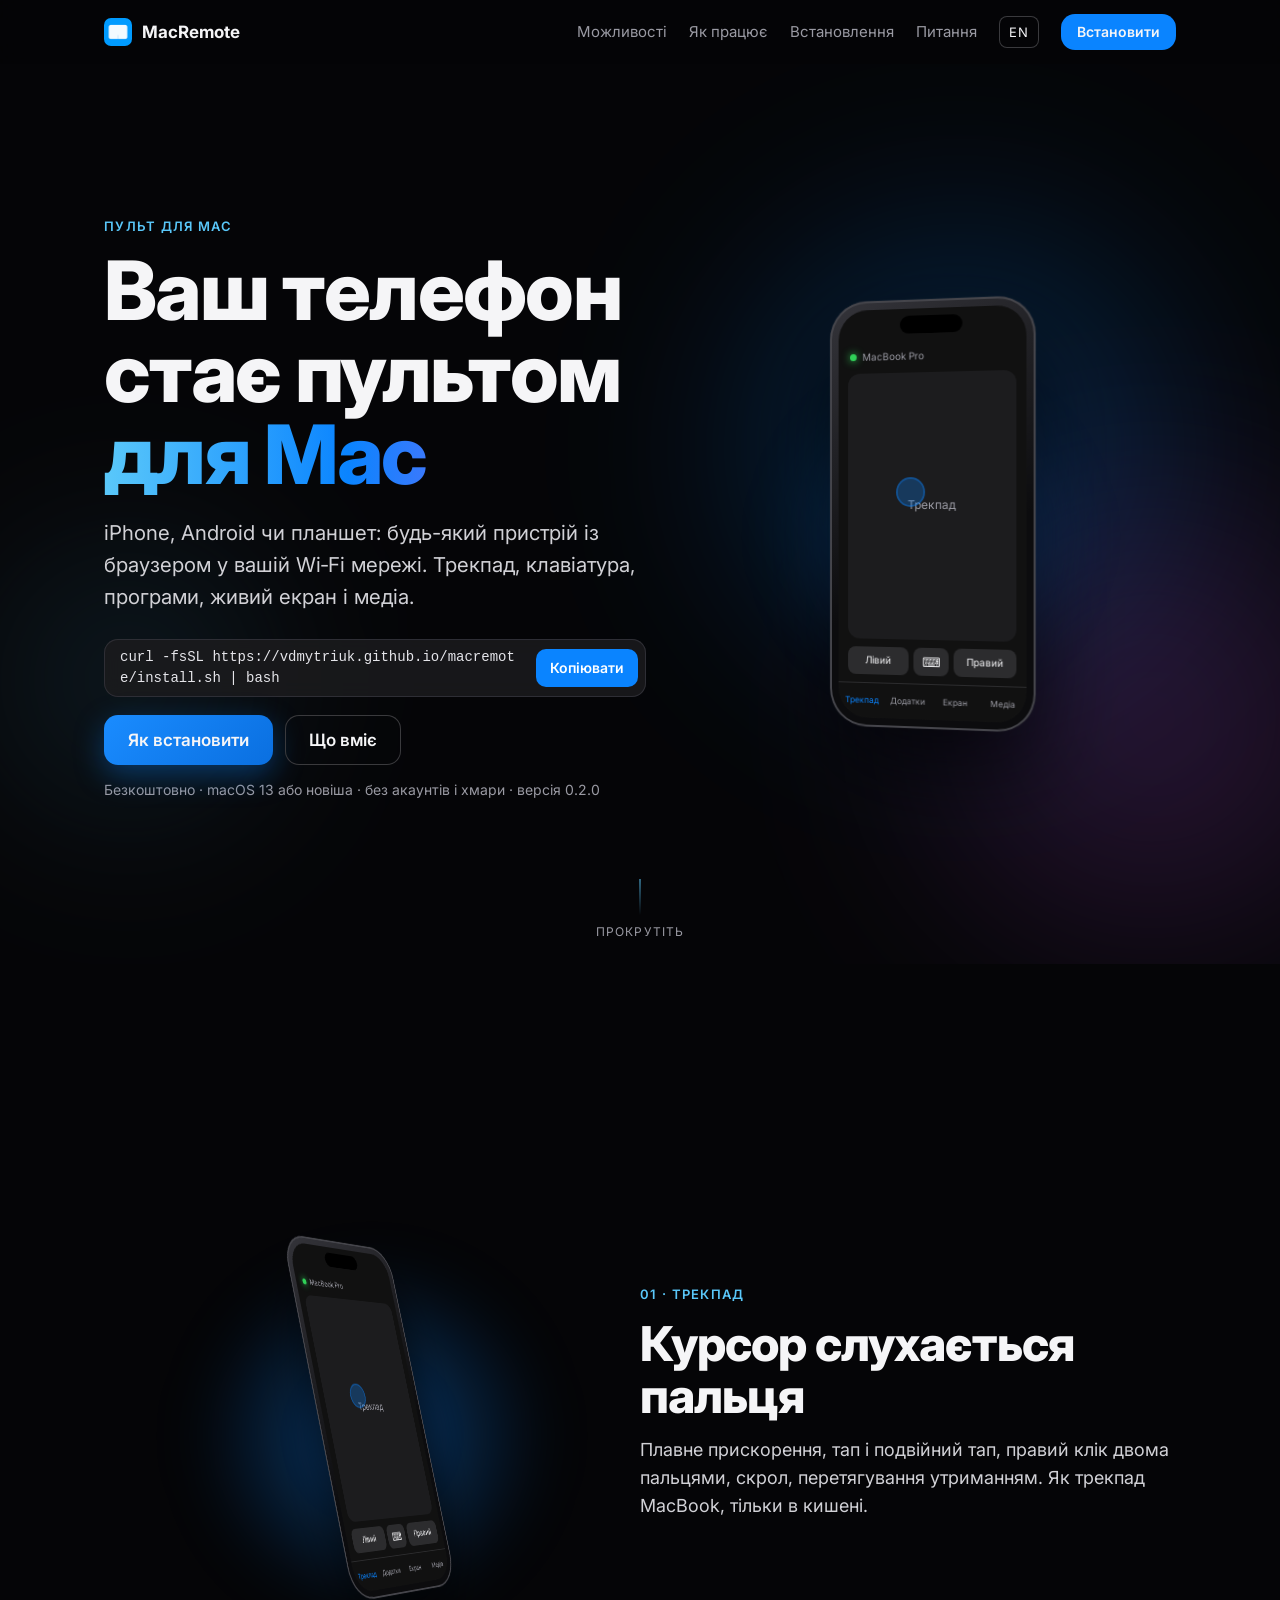
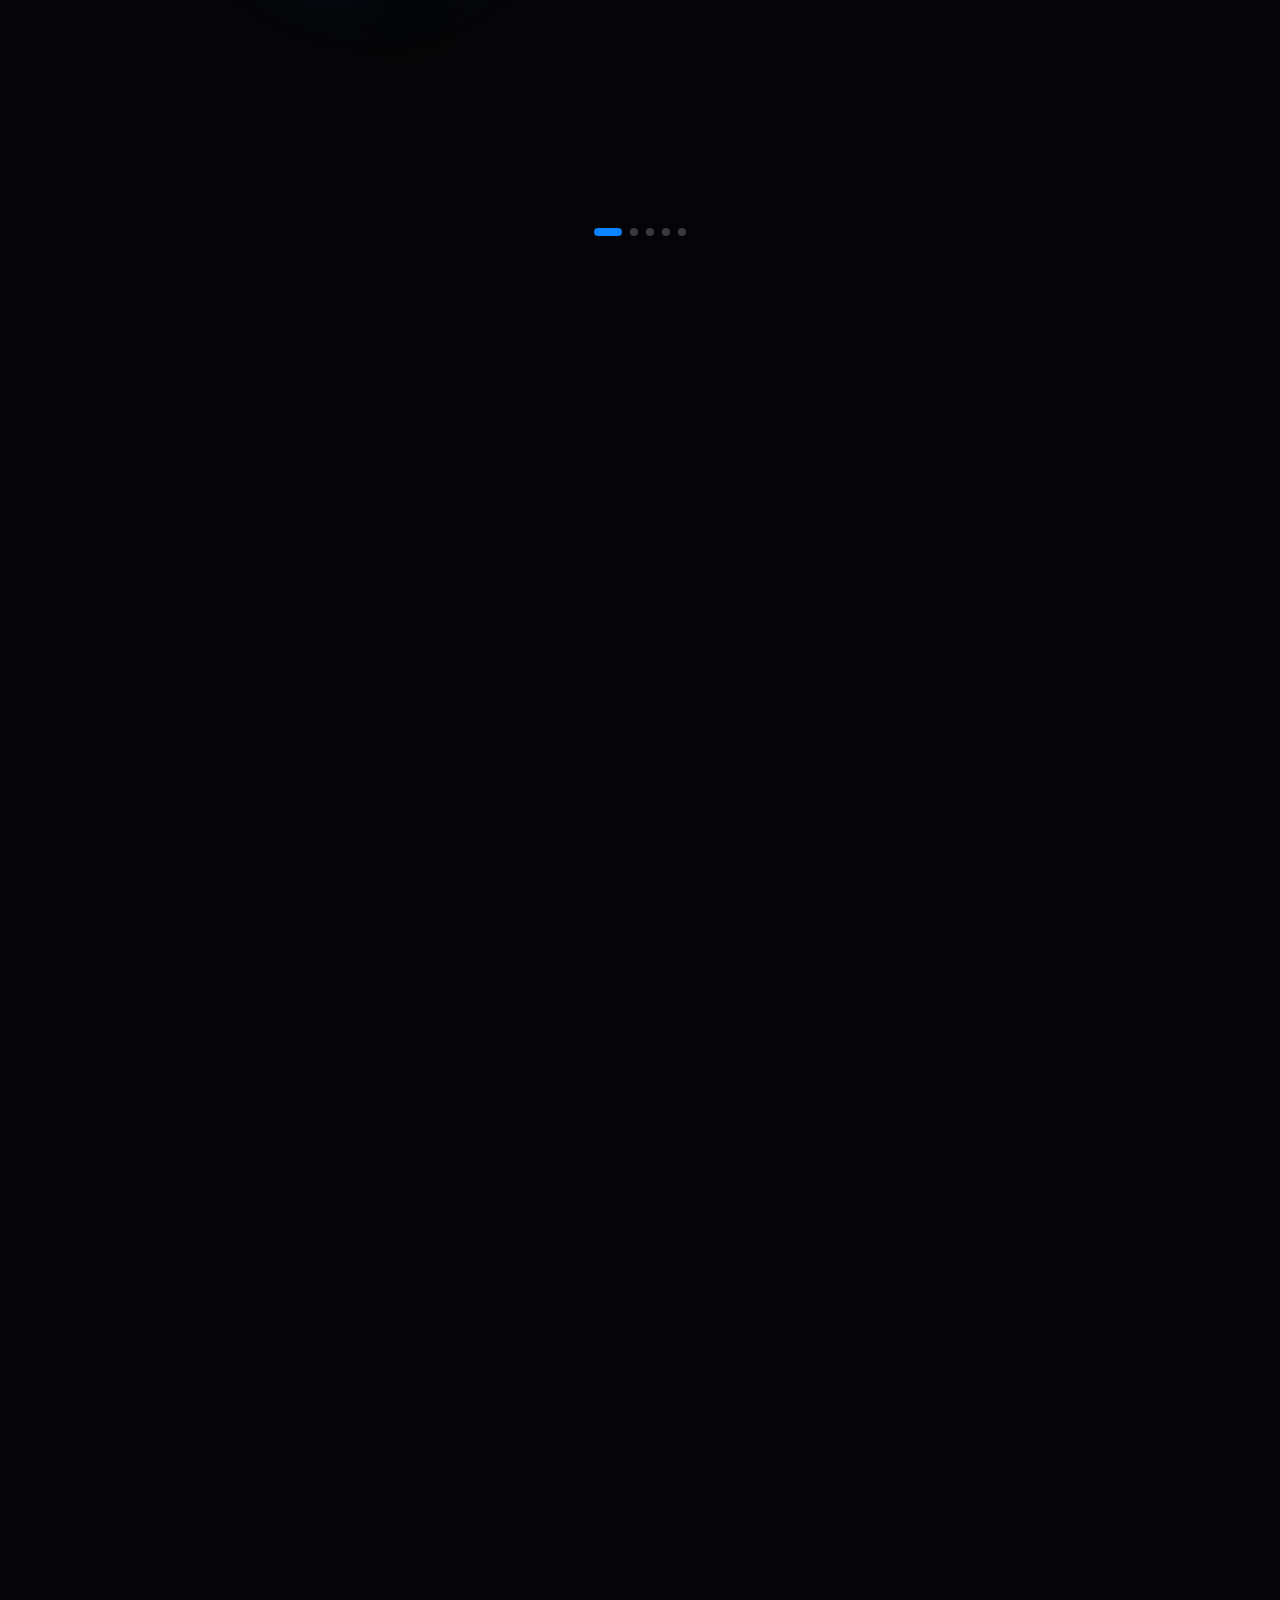
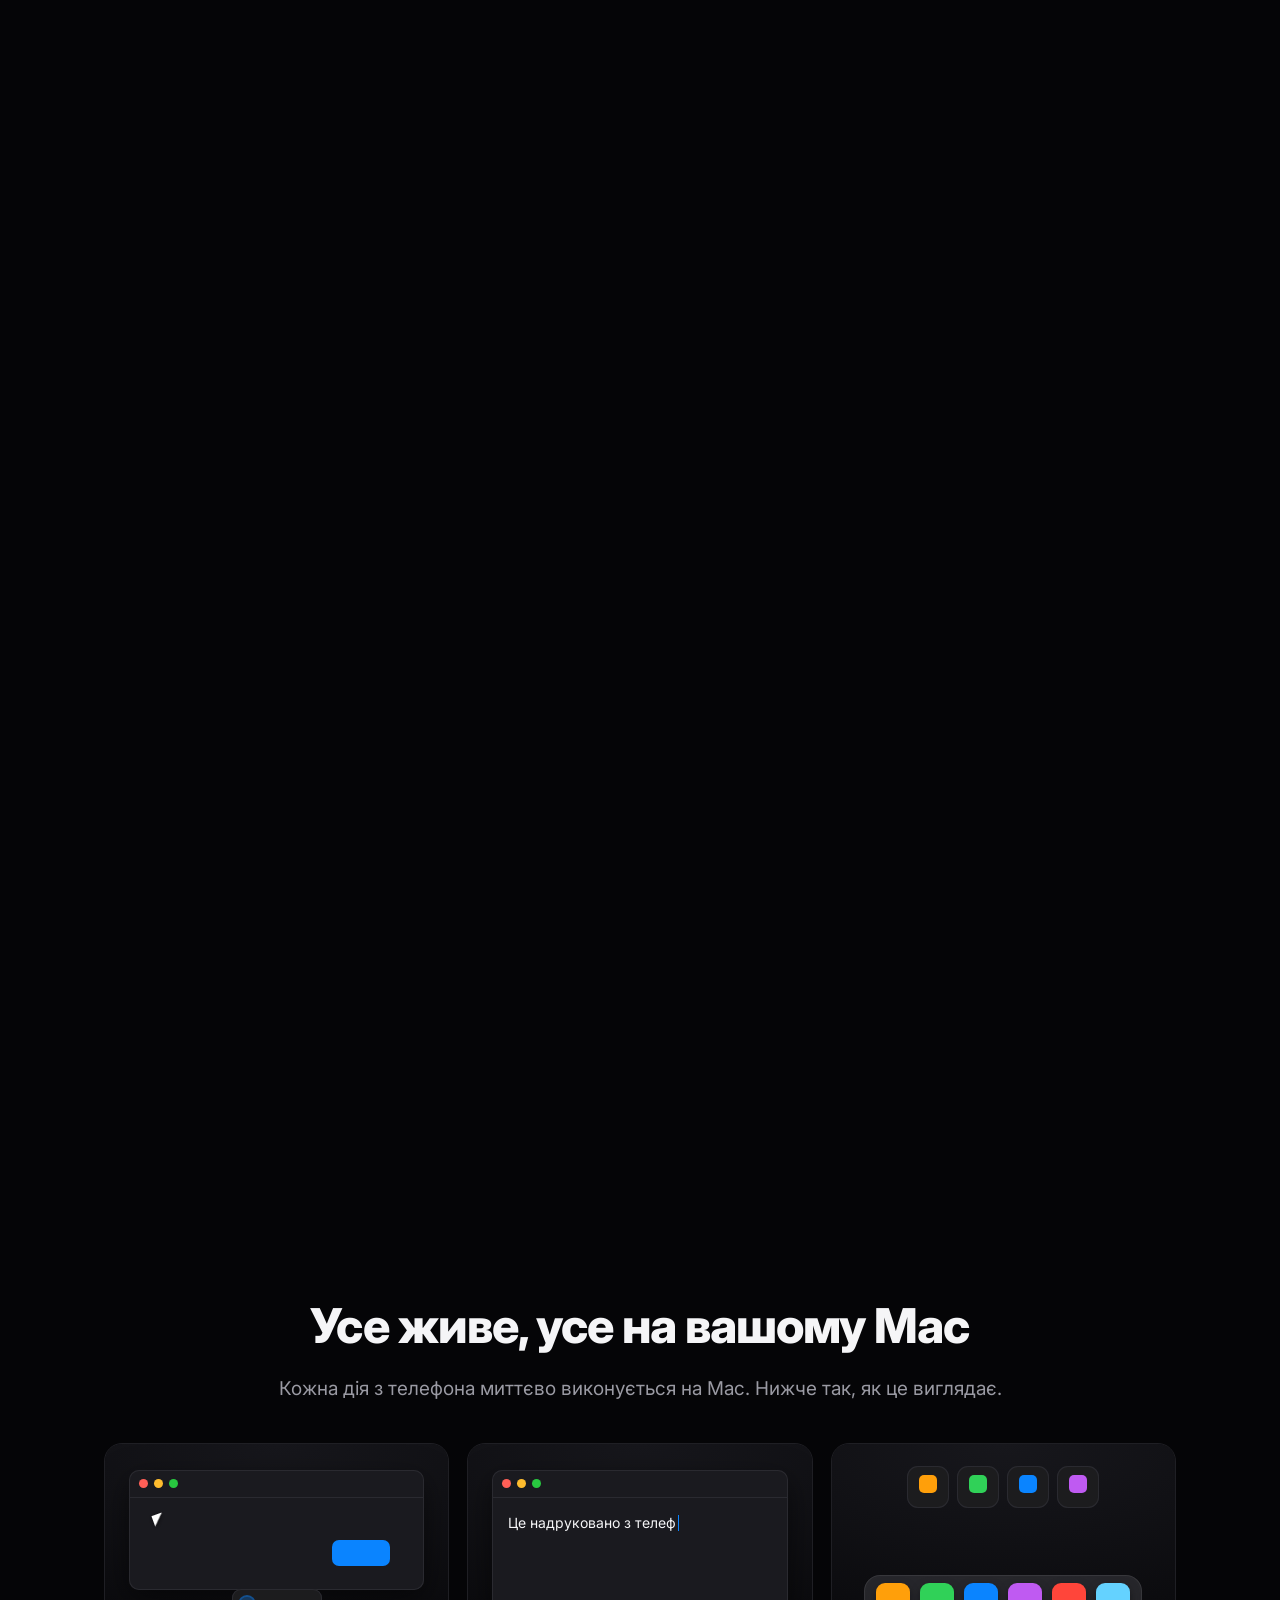
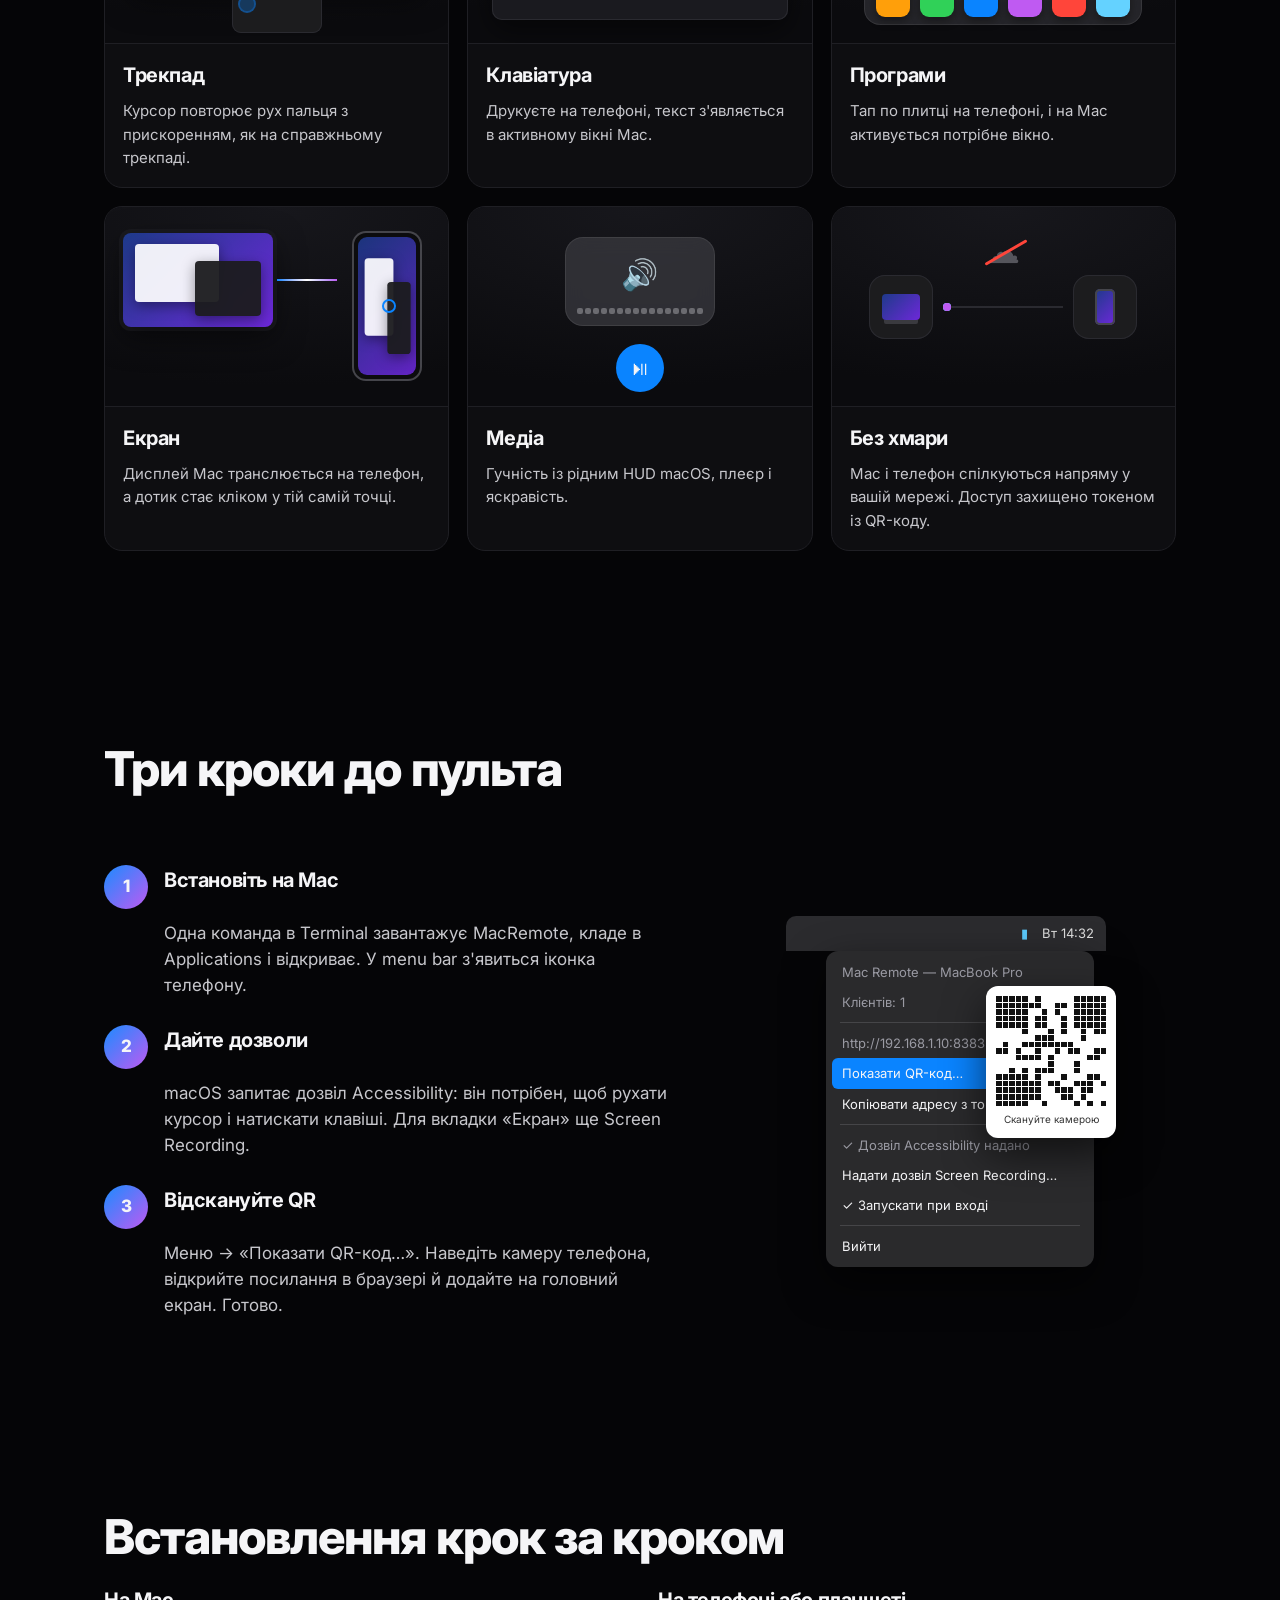
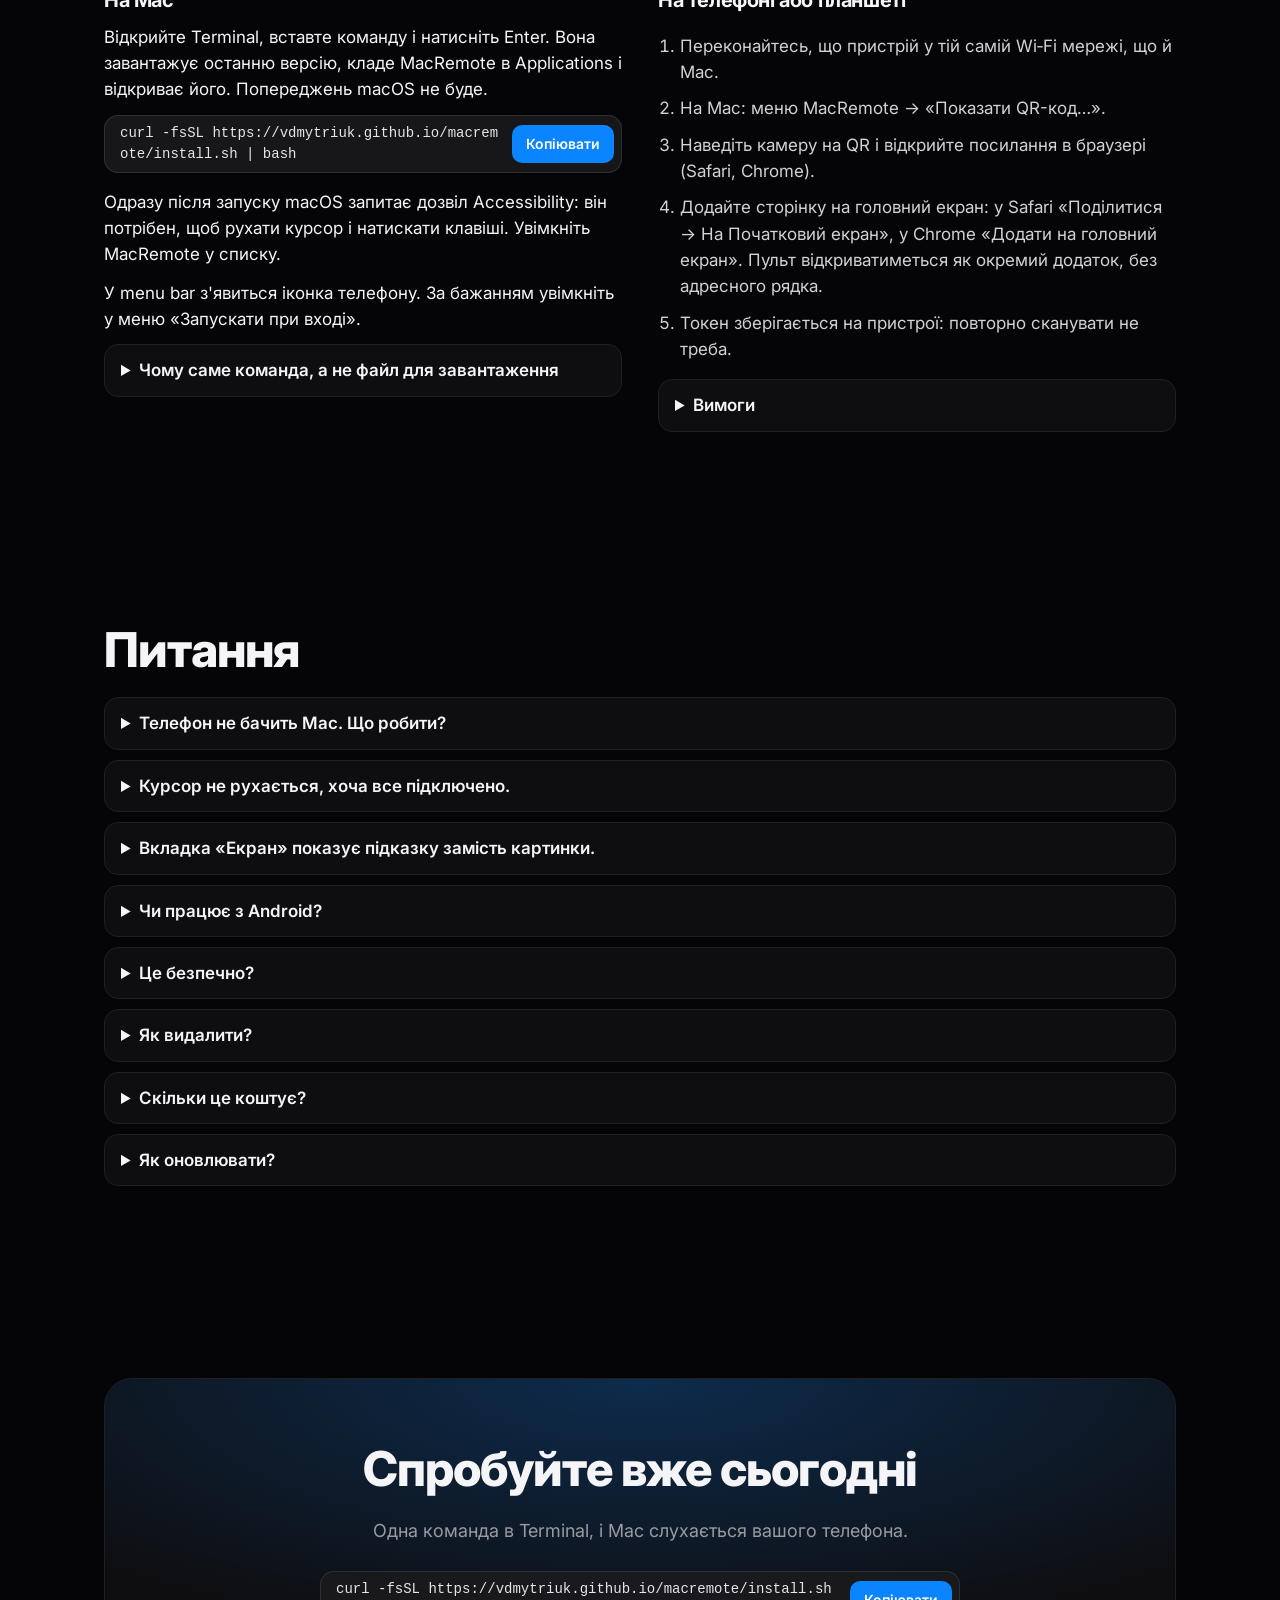
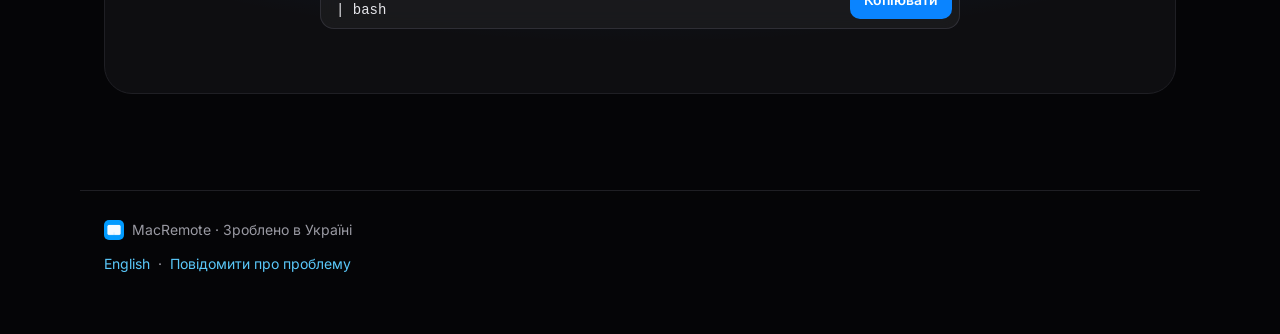
==== commit 413f2688: "Site: version 0.2.0 Co-Authored-By: Claude Fable 5.1 <noreply@anthropic.com>" ====
--- a/uk/index.html
+++ b/uk/index.html
@@ -54,7 +54,7 @@
         <a class="btn primary" href="#install">Як встановити</a>
         <a class="btn ghost" href="#scene">Що вміє</a>
       </div>
-      <p class="meta reveal" style="--i:5">Безкоштовно · macOS 13 або новіша · без акаунтів і хмари · версія 0.1.1</p>
+      <p class="meta reveal" style="--i:5">Безкоштовно · macOS 13 або новіша · без акаунтів і хмари · версія 0.2.0</p>
     </div>
 
     <div class="hero-device" id="heroTilt" aria-hidden="true">
@@ -315,6 +315,7 @@
   <details class="reveal" style="--i:4"><summary>Це безпечно?</summary><p>Керувати Mac може лише той, у кого є токен із QR-коду. Трафік не виходить за межі вашої локальної мережі, сервера й акаунтів немає. У публічних мережах, яким ви не довіряєте, додаток краще закрити.</p></details>
   <details class="reveal" style="--i:5"><summary>Як видалити?</summary><p>Меню → «Вийти», перетягніть MacRemote з Applications у кошик. Якщо вмикали «Запускати при вході», вимкніть це в меню перед видаленням. Токен і налаштування лежать у ~/Library/Application Support/MacRemote.</p></details>
   <details class="reveal" style="--i:6"><summary>Скільки це коштує?</summary><p>Зараз безкоштовно. Якщо з'явиться платна версія, безкоштовна ніде не дінеться.</p></details>
+  <details class="reveal" style="--i:7"><summary>Як оновлювати?</summary><p>MacRemote кілька разів на день перевіряє нові версії на GitHub. Коли з’являється нова, у меню виникає пункт «Оновити до X…»: підтвердіть, і додаток перезапуститься на новій версії зі збереженими дозволами. Повторний запуск команди встановлення робить те саме.</p></details>
 </section>
 
 <section class="final">
